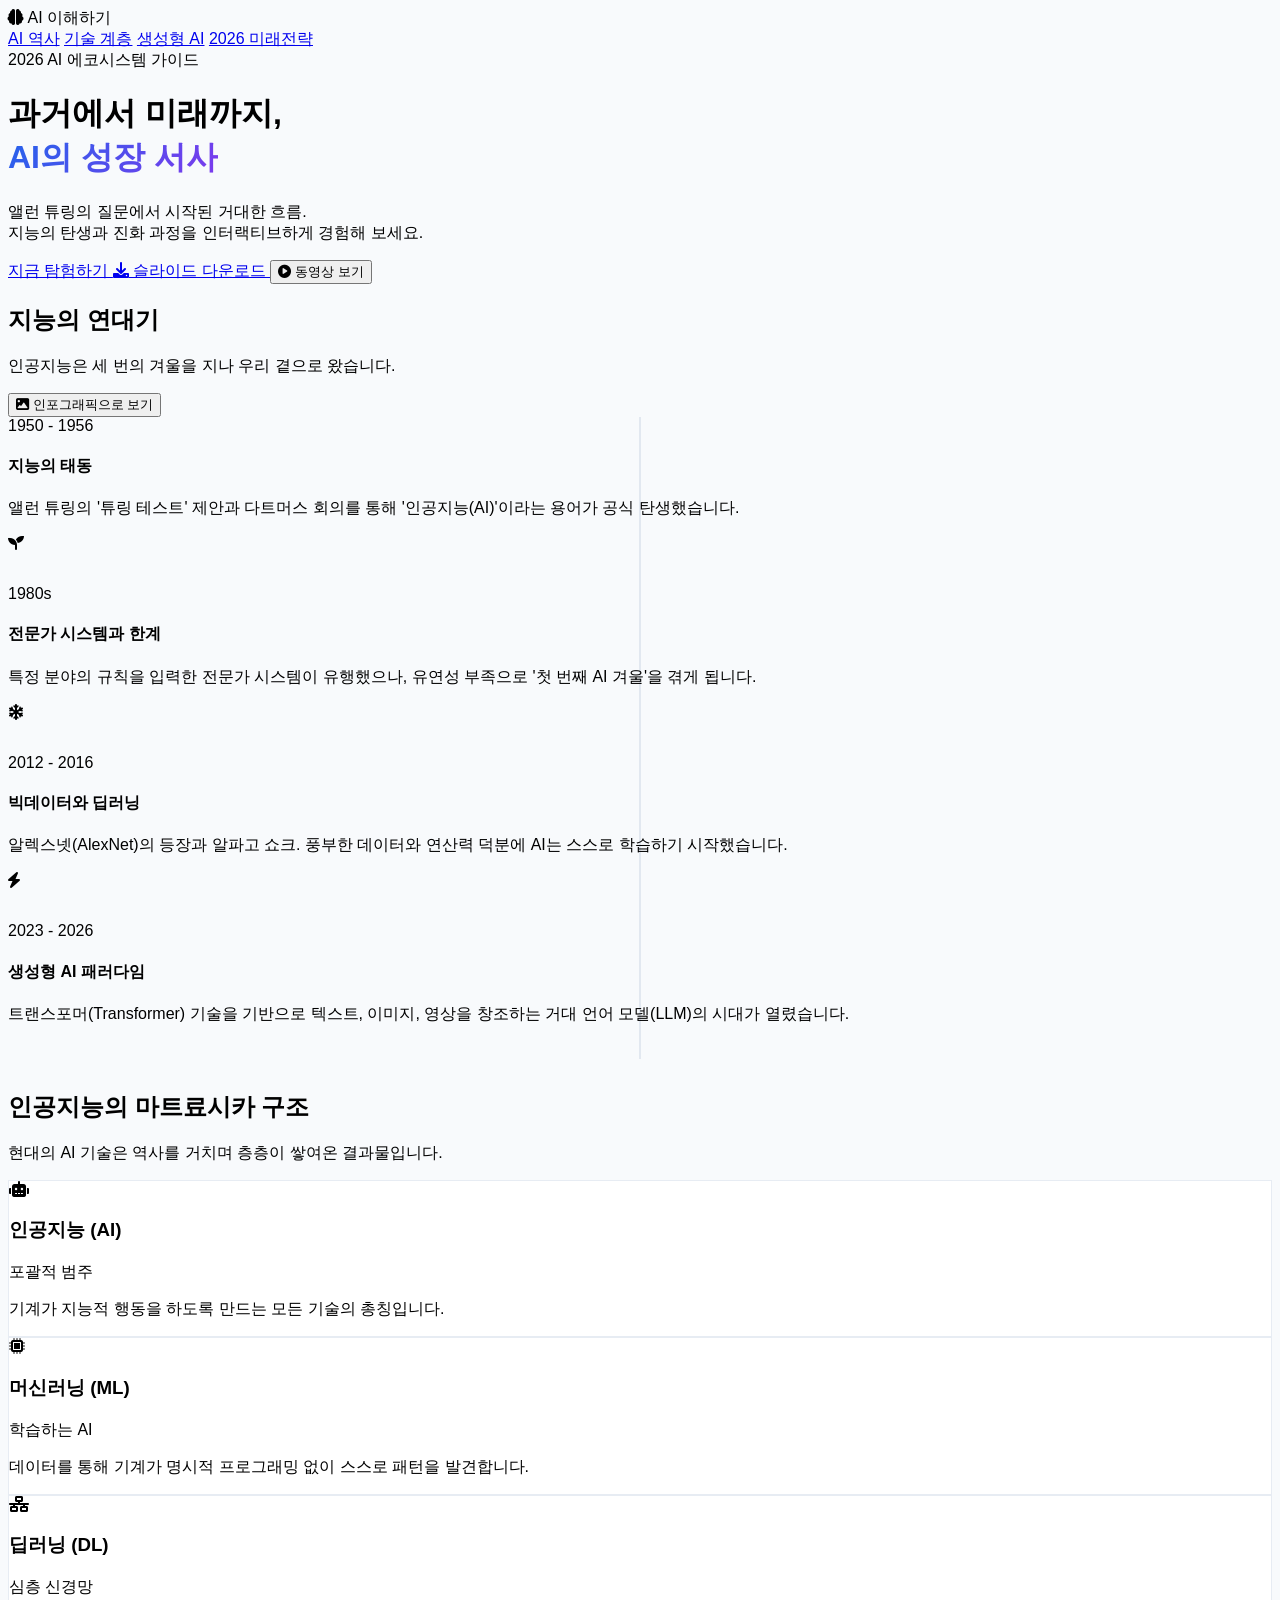
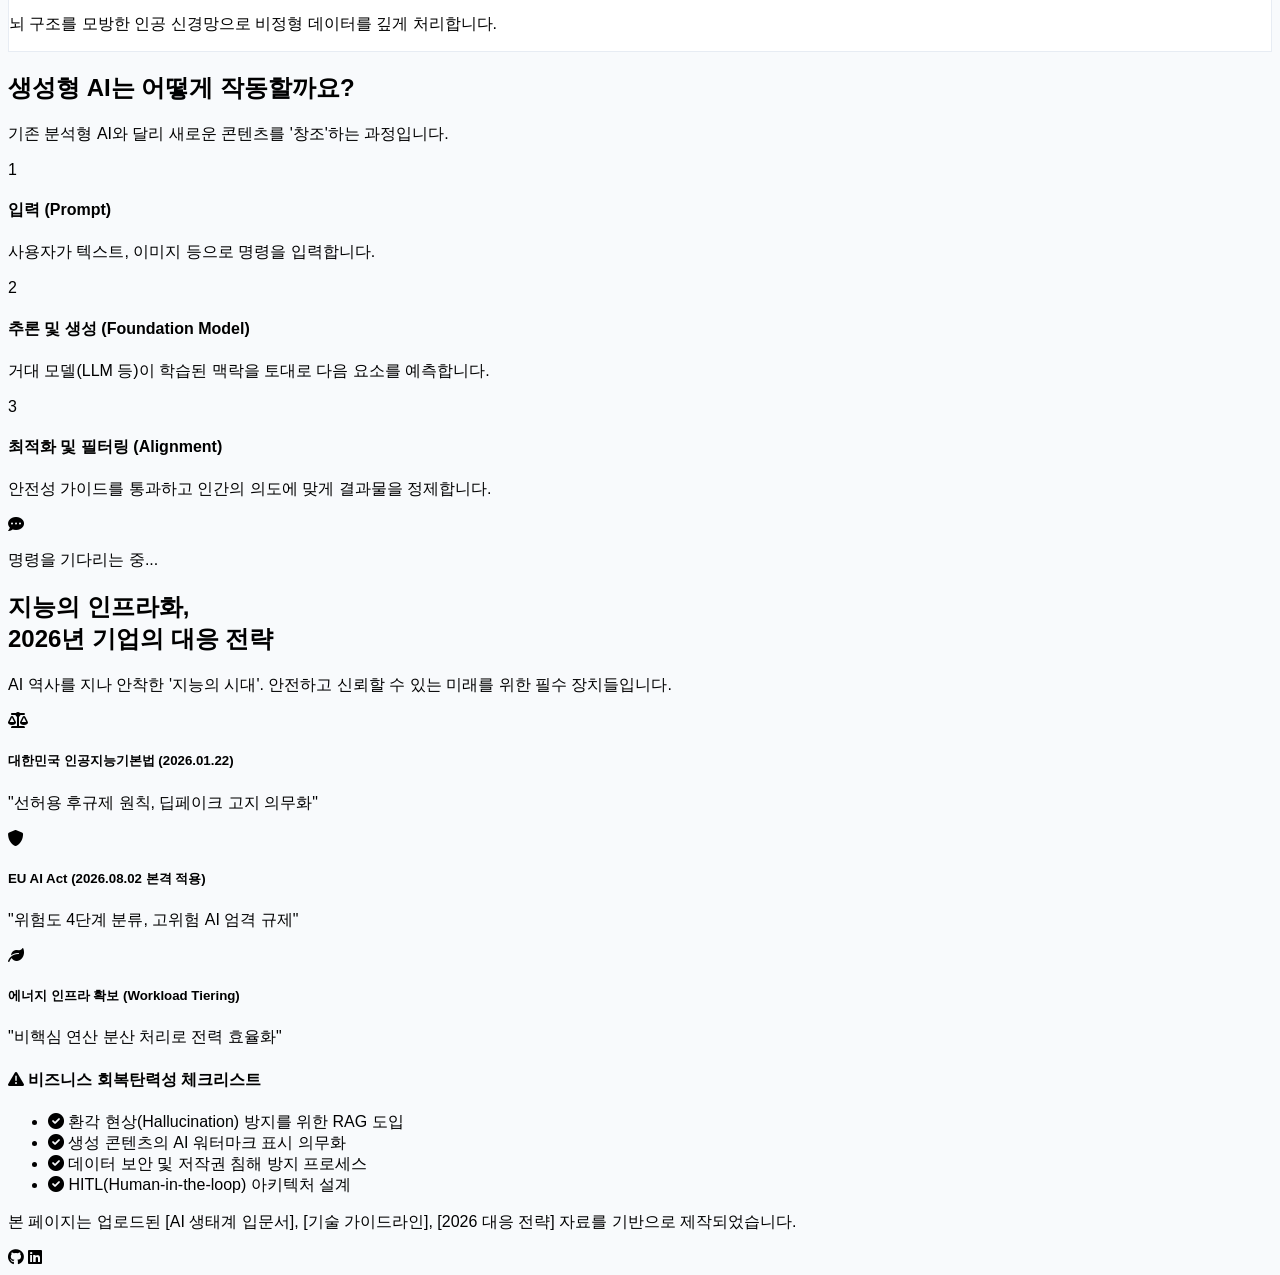
==== 02/index.html @ 9a841fcc "AI의 이해" ====
<!DOCTYPE html>
<html lang="ko">
<head>
    <meta charset="UTF-8">
    <meta name="viewport" content="width=device-width, initial-scale=1.0">
    <title>AI 이해: 누구나 쉽게 배우는 인공지능</title>
    <script src="https://cdn.tailwindcss.com"></script>
    <link href="https://cdnjs.cloudflare.com/ajax/libs/font-awesome/6.0.0/css/all.min.css" rel="stylesheet">
    <style>
        @import url('https://fonts.googleapis.com/css2?family=Pretendard:wght@400;600;800&display=swap');
        
        body {
            font-family: 'Pretendard', sans-serif;
            scroll-behavior: smooth;
            background-color: #f8fafc;
        }

        .glass-card {
            background: rgba(255, 255, 255, 0.9);
            backdrop-filter: blur(10px);
            border: 1px solid rgba(226, 232, 240, 0.8);
            transition: all 0.3s ease;
        }

        .nested-box {
            transition: transform 0.4s cubic-bezier(0.175, 0.885, 0.32, 1.275);
        }

        .nested-box:hover {
            transform: scale(1.02);
        }

        .gradient-text {
            background: linear-gradient(135deg, #2563eb, #7c3aed);
            -webkit-background-clip: text;
            -webkit-text-fill-color: transparent;
        }

        .step-active {
            border-color: #3b82f6;
            background-color: #eff6ff;
            color: #1d4ed8;
        }

        /* Timeline Styles */
        .timeline-container {
            position: relative;
        }
        .timeline-line {
            position: absolute;
            left: 50%;
            transform: translateX(-50%);
            width: 2px;
            height: 100%;
            background: #e2e8f0;
        }
        .timeline-item {
            position: relative;
            margin-bottom: 2rem;
            width: 100%;
        }

        /* Modal Styles */
        .custom-modal {
            display: none;
            opacity: 0;
            transition: opacity 0.3s ease;
        }
        .custom-modal.active {
            display: flex;
            opacity: 1;
        }
    </style>
</head>
<body class="text-slate-800">

    <!-- Navigation -->
    <nav class="sticky top-0 z-50 bg-white/80 backdrop-blur-md border-b border-slate-200">
        <div class="max-w-5xl mx-auto px-6 h-16 flex items-center justify-between">
            <div class="font-bold text-xl flex items-center gap-2">
                <i class="fas fa-brain text-blue-600"></i>
                <span>AI 이해하기</span>
            </div>
            <div class="hidden md:flex gap-8 text-sm font-medium text-slate-600">
                <a href="#history" class="hover:text-blue-600 transition">AI 역사</a>
                <a href="#hierarchy" class="hover:text-blue-600 transition">기술 계층</a>
                <a href="#generative" class="hover:text-blue-600 transition">생성형 AI</a>
                <a href="#future" class="hover:text-blue-600 transition">2026 미래전략</a>
            </div>
        </div>
    </nav>

    <!-- Hero Section -->
    <header class="py-20 px-6">
        <div class="max-w-4xl mx-auto text-center">
            <span class="inline-block px-4 py-1.5 mb-6 text-sm font-semibold text-blue-600 bg-blue-50 rounded-full">
                2026 AI 에코시스템 가이드
            </span>
            <h1 class="text-4xl md:text-6xl font-extrabold mb-8 leading-tight">
                과거에서 미래까지,<br><span class="gradient-text">AI의 성장 서사</span>
            </h1>
            <p class="text-lg text-slate-600 mb-10 leading-relaxed">
                앨런 튜링의 질문에서 시작된 거대한 흐름.<br class="hidden md:block"> 
                지능의 탄생과 진화 과정을 인터랙티브하게 경험해 보세요.
            </p>
            <div class="flex flex-wrap justify-center gap-4">
                <!-- 버튼 1: 지금 탐험하기 -->
                <a href="#history" class="px-8 py-3 bg-blue-600 text-white rounded-xl font-bold hover:bg-blue-700 transition shadow-lg shadow-blue-200">
                    지금 탐험하기
                </a>
                <!-- 버튼 2: 슬라이드 다운로드 -->
                <a href="2026_AI_Blueprint.pdf" download class="px-8 py-3 bg-white text-blue-600 border-2 border-blue-600 rounded-xl font-bold hover:bg-blue-50 transition shadow-sm flex items-center gap-2">
                    <i class="fas fa-download"></i>
                    슬라이드 다운로드
                </a>
                <!-- 버튼 3: 동영상 보기 추가 -->
                <button id="openVideoBtn" class="px-8 py-3 bg-slate-800 text-white rounded-xl font-bold hover:bg-slate-900 transition shadow-lg flex items-center gap-2">
                    <i class="fas fa-play-circle text-purple-400"></i>
                    동영상 보기
                </button>
            </div>
        </div>
    </header>

    <!-- 0. AI History Timeline -->
    <section id="history" class="py-24 bg-white">
        <div class="max-w-5xl mx-auto px-6">
            <div class="text-center mb-12">
                <h2 class="text-3xl font-bold mb-4">지능의 연대기</h2>
                <p class="text-slate-500 mb-8">인공지능은 세 번의 겨울을 지나 우리 곁으로 왔습니다.</p>
                
                <!-- 인포그래픽 버튼 -->
                <button id="openHistoryImg" class="inline-flex items-center gap-2 px-6 py-2.5 bg-slate-100 text-slate-700 rounded-full font-semibold hover:bg-blue-600 hover:text-white transition-all shadow-sm">
                    <i class="fas fa-image"></i>
                    인포그래픽으로 보기
                </button>
            </div>

            <div class="timeline-container">
                <div class="timeline-line hidden md:block"></div>
                
                <!-- 1950s -->
                <div class="timeline-item flex flex-col md:flex-row items-center gap-8">
                    <div class="md:w-1/2 md:text-right">
                        <span class="text-blue-600 font-bold text-lg">1950 - 1956</span>
                        <h4 class="text-xl font-bold mt-1">지능의 태동</h4>
                        <p class="text-slate-600 text-sm mt-2">앨런 튜링의 '튜링 테스트' 제안과 다트머스 회의를 통해 '인공지능(AI)'이라는 용어가 공식 탄생했습니다.</p>
                    </div>
                    <div class="w-12 h-12 rounded-full bg-blue-600 border-4 border-white shadow-md z-10 hidden md:flex items-center justify-center text-white">
                        <i class="fas fa-seedling"></i>
                    </div>
                    <div class="md:w-1/2"></div>
                </div>

                <!-- 1980s -->
                <div class="timeline-item flex flex-col md:flex-row-reverse items-center gap-8">
                    <div class="md:w-1/2">
                        <span class="text-purple-600 font-bold text-lg">1980s</span>
                        <h4 class="text-xl font-bold mt-1">전문가 시스템과 한계</h4>
                        <p class="text-slate-600 text-sm mt-2">특정 분야의 규칙을 입력한 전문가 시스템이 유행했으나, 유연성 부족으로 '첫 번째 AI 겨울'을 겪게 됩니다.</p>
                    </div>
                    <div class="w-12 h-12 rounded-full bg-purple-600 border-4 border-white shadow-md z-10 hidden md:flex items-center justify-center text-white">
                        <i class="fas fa-snowflake"></i>
                    </div>
                    <div class="md:w-1/2"></div>
                </div>

                <!-- 2010s -->
                <div class="timeline-item flex flex-col md:flex-row items-center gap-8">
                    <div class="md:w-1/2 md:text-right">
                        <span class="text-indigo-600 font-bold text-lg">2012 - 2016</span>
                        <h4 class="text-xl font-bold mt-1">빅데이터와 딥러닝</h4>
                        <p class="text-slate-600 text-sm mt-2">알렉스넷(AlexNet)의 등장과 알파고 쇼크. 풍부한 데이터와 연산력 덕분에 AI는 스스로 학습하기 시작했습니다.</p>
                    </div>
                    <div class="w-12 h-12 rounded-full bg-indigo-600 border-4 border-white shadow-md z-10 hidden md:flex items-center justify-center text-white">
                        <i class="fas fa-bolt"></i>
                    </div>
                    <div class="md:w-1/2"></div>
                </div>

                <!-- 2023 - Present -->
                <div class="timeline-item flex flex-col md:flex-row-reverse items-center gap-8">
                    <div class="md:w-1/2">
                        <span class="text-emerald-600 font-bold text-lg">2023 - 2026</span>
                        <h4 class="text-xl font-bold mt-1">생성형 AI 패러다임</h4>
                        <p class="text-slate-600 text-sm mt-2">트랜스포머(Transformer) 기술을 기반으로 텍스트, 이미지, 영상을 창조하는 거대 언어 모델(LLM)의 시대가 열렸습니다.</p>
                    </div>
                    <div class="w-12 h-12 rounded-full bg-emerald-600 border-4 border-white shadow-md z-10 hidden md:flex items-center justify-center text-white">
                        <i class="fas fa-sparkles"></i>
                    </div>
                    <div class="md:w-1/2"></div>
                </div>
            </div>
        </div>
    </section>

    <!-- 1. The Matryoshka Section -->
    <section id="hierarchy" class="py-24 bg-slate-50">
        <div class="max-w-5xl mx-auto px-6 text-center">
            <h2 class="text-3xl font-bold mb-4">인공지능의 마트료시카 구조</h2>
            <p class="text-slate-500 mb-16">현대의 AI 기술은 역사를 거치며 층층이 쌓여온 결과물입니다.</p>

            <div class="grid md:grid-cols-3 gap-8 items-stretch">
                <!-- AI -->
                <div class="nested-box glass-card p-8 rounded-3xl border-2 border-blue-100 flex flex-col items-center">
                    <div class="w-16 h-16 bg-blue-100 text-blue-600 rounded-2xl flex items-center justify-center text-2xl mb-6">
                        <i class="fas fa-robot"></i>
                    </div>
                    <h3 class="text-xl font-bold mb-2">인공지능 (AI)</h3>
                    <p class="text-sm text-slate-500 mb-4 font-medium uppercase tracking-wider">포괄적 범주</p>
                    <p class="text-slate-600 text-sm leading-relaxed">기계가 지능적 행동을 하도록 만드는 모든 기술의 총칭입니다.</p>
                </div>

                <!-- ML -->
                <div class="nested-box glass-card p-8 rounded-3xl border-2 border-purple-100 flex flex-col items-center relative md:top-6">
                    <div class="w-16 h-16 bg-purple-100 text-purple-600 rounded-2xl flex items-center justify-center text-2xl mb-6">
                        <i class="fas fa-microchip"></i>
                    </div>
                    <h3 class="text-xl font-bold mb-2">머신러닝 (ML)</h3>
                    <p class="text-sm text-purple-500 mb-4 font-medium uppercase tracking-wider">학습하는 AI</p>
                    <p class="text-slate-600 text-sm leading-relaxed">데이터를 통해 기계가 명시적 프로그래밍 없이 스스로 패턴을 발견합니다.</p>
                </div>

                <!-- DL -->
                <div class="nested-box glass-card p-8 rounded-3xl border-2 border-indigo-100 flex flex-col items-center relative md:top-12">
                    <div class="w-16 h-16 bg-indigo-100 text-indigo-600 rounded-2xl flex items-center justify-center text-2xl mb-6">
                        <i class="fas fa-network-wired"></i>
                    </div>
                    <h3 class="text-xl font-bold mb-2">딥러닝 (DL)</h3>
                    <p class="text-sm text-indigo-500 mb-4 font-medium uppercase tracking-wider">심층 신경망</p>
                    <p class="text-slate-600 text-sm leading-relaxed">뇌 구조를 모방한 인공 신경망으로 비정형 데이터를 깊게 처리합니다.</p>
                </div>
            </div>
        </div>
    </section>

    <!-- 2. Generative AI Mechanism -->
    <section id="generative" class="py-32 bg-white overflow-hidden">
        <div class="max-w-5xl mx-auto px-6">
            <div class="text-center mb-16">
                <h2 class="text-3xl font-bold mb-4">생성형 AI는 어떻게 작동할까요?</h2>
                <p class="text-slate-500">기존 분석형 AI와 달리 새로운 콘텐츠를 '창조'하는 과정입니다.</p>
            </div>

            <div class="flex flex-col md:flex-row gap-8 items-center justify-between">
                <!-- Interactive Steps -->
                <div class="w-full md:w-1/2 space-y-4">
                    <div class="p-6 bg-slate-50 rounded-2xl shadow-sm border border-slate-200 cursor-pointer step-btn" data-step="1">
                        <div class="flex items-start gap-4">
                            <span class="flex-shrink-0 w-8 h-8 rounded-full bg-blue-600 text-white flex items-center justify-center font-bold">1</span>
                            <div>
                                <h4 class="font-bold mb-1">입력 (Prompt)</h4>
                                <p class="text-sm text-slate-500">사용자가 텍스트, 이미지 등으로 명령을 입력합니다.</p>
                            </div>
                        </div>
                    </div>
                    <div class="p-6 bg-slate-50 rounded-2xl shadow-sm border border-slate-200 cursor-pointer step-btn" data-step="2">
                        <div class="flex items-start gap-4">
                            <span class="flex-shrink-0 w-8 h-8 rounded-full bg-slate-200 text-slate-600 flex items-center justify-center font-bold">2</span>
                            <div>
                                <h4 class="font-bold mb-1">추론 및 생성 (Foundation Model)</h4>
                                <p class="text-sm text-slate-500">거대 모델(LLM 등)이 학습된 맥락을 토대로 다음 요소를 예측합니다.</p>
                            </div>
                        </div>
                    </div>
                    <div class="p-6 bg-slate-50 rounded-2xl shadow-sm border border-slate-200 cursor-pointer step-btn" data-step="3">
                        <div class="flex items-start gap-4">
                            <span class="flex-shrink-0 w-8 h-8 rounded-full bg-slate-200 text-slate-600 flex items-center justify-center font-bold">3</span>
                            <div>
                                <h4 class="font-bold mb-1">최적화 및 필터링 (Alignment)</h4>
                                <p class="text-sm text-slate-500">안전성 가이드를 통과하고 인간의 의도에 맞게 결과물을 정제합니다.</p>
                            </div>
                        </div>
                    </div>
                </div>

                <!-- Visual Representation -->
                <div class="w-full md:w-1/3 flex justify-center">
                    <div id="visualizer" class="w-64 h-64 bg-white rounded-full border-4 border-blue-100 flex flex-col items-center justify-center text-center p-8 relative shadow-inner">
                        <div id="visual-icon" class="text-5xl text-blue-600 mb-4 transition-all duration-500">
                            <i class="fas fa-comment-dots"></i>
                        </div>
                        <p id="visual-desc" class="text-sm font-semibold text-slate-700">명령을 기다리는 중...</p>
                    </div>
                </div>
            </div>
        </div>
    </section>

    <!-- 3. 2026 Future Strategy & Regulations -->
    <section id="future" class="py-24 bg-slate-50">
        <div class="max-w-5xl mx-auto px-6">
            <div class="flex flex-col md:flex-row gap-12 items-center">
                <div class="w-full md:w-1/2">
                    <h2 class="text-3xl font-bold mb-6 leading-tight">지능의 인프라화,<br>2026년 기업의 대응 전략</h2>
                    <p class="text-slate-600 mb-8">AI 역사를 지나 안착한 '지능의 시대'. 안전하고 신뢰할 수 있는 미래를 위한 필수 장치들입니다.</p>
                    
                    <div class="space-y-6">
                        <div class="flex gap-4">
                            <div class="text-blue-600 mt-1"><i class="fas fa-balance-scale"></i></div>
                            <div>
                                <h5 class="font-bold">대한민국 인공지능기본법 (2026.01.22)</h5>
                                <p class="text-sm text-slate-500 italic mb-1">"선허용 후규제 원칙, 딥페이크 고지 의무화"</p>
                            </div>
                        </div>
                        <div class="flex gap-4">
                            <div class="text-red-500 mt-1"><i class="fas fa-shield-alt"></i></div>
                            <div>
                                <h5 class="font-bold">EU AI Act (2026.08.02 본격 적용)</h5>
                                <p class="text-sm text-slate-500 italic mb-1">"위험도 4단계 분류, 고위험 AI 엄격 규제"</p>
                            </div>
                        </div>
                        <div class="flex gap-4">
                            <div class="text-emerald-500 mt-1"><i class="fas fa-leaf"></i></div>
                            <div>
                                <h5 class="font-bold">에너지 인프라 확보 (Workload Tiering)</h5>
                                <p class="text-sm text-slate-500 italic mb-1">"비핵심 연산 분산 처리로 전력 효율화"</p>
                            </div>
                        </div>
                    </div>
                </div>
                <div class="w-full md:w-1/2 bg-white p-8 rounded-3xl border border-slate-200 shadow-sm">
                    <h4 class="font-bold mb-4 flex items-center gap-2">
                        <i class="fas fa-exclamation-triangle text-amber-500"></i>
                        비즈니스 회복탄력성 체크리스트
                    </h4>
                    <ul class="space-y-4">
                        <li class="flex items-center gap-3 text-sm p-3 bg-slate-50 rounded-xl shadow-sm">
                            <i class="fas fa-check-circle text-blue-500"></i>
                            환각 현상(Hallucination) 방지를 위한 RAG 도입
                        </li>
                        <li class="flex items-center gap-3 text-sm p-3 bg-slate-50 rounded-xl shadow-sm">
                            <i class="fas fa-check-circle text-blue-500"></i>
                            생성 콘텐츠의 AI 워터마크 표시 의무화
                        </li>
                        <li class="flex items-center gap-3 text-sm p-3 bg-slate-50 rounded-xl shadow-sm">
                            <i class="fas fa-check-circle text-blue-500"></i>
                            데이터 보안 및 저작권 침해 방지 프로세스
                        </li>
                        <li class="flex items-center gap-3 text-sm p-3 bg-slate-50 rounded-xl shadow-sm">
                            <i class="fas fa-check-circle text-blue-500"></i>
                            HITL(Human-in-the-loop) 아키텍처 설계
                        </li>
                    </ul>
                </div>
            </div>
        </div>
    </section>

    <!-- Modal for Infographic -->
    <div id="historyModal" class="fixed inset-0 z-50 hidden items-center justify-center bg-slate-900/80 backdrop-blur-sm p-6 custom-modal">
        <div class="relative max-w-5xl w-full bg-white rounded-3xl overflow-hidden shadow-2xl">
            <div class="p-4 border-b border-slate-100 flex justify-between items-center bg-white sticky top-0">
                <h3 class="font-bold text-lg text-slate-800">AI 역사 인포그래픽</h3>
                <button id="closeModal" class="w-10 h-10 rounded-full bg-slate-100 flex items-center justify-center text-slate-500 hover:bg-red-50 hover:text-red-500 transition-colors">
                    <i class="fas fa-times"></i>
                </button>
            </div>
            <div class="p-2 overflow-auto max-h-[80vh] bg-slate-50 flex justify-center items-center">
                <img src="AI_history.png" alt="AI 역사 인포그래픽" class="max-w-full h-auto rounded-lg shadow-sm" onerror="this.onerror=null; this.src='https://placehold.co/1200x800?text=AI+History+Infographic';">
            </div>
        </div>
    </div>

    <!-- Modal for Video -->
    <div id="videoModal" class="fixed inset-0 z-50 hidden items-center justify-center bg-slate-900/90 backdrop-blur-sm p-6 custom-modal">
        <div class="relative max-w-4xl w-full bg-black rounded-3xl overflow-hidden shadow-2xl">
            <div class="p-4 border-b border-white/10 flex justify-between items-center bg-zinc-900 text-white">
                <h3 class="font-bold text-lg">인공지능 2026 심층 분석 영상</h3>
                <button id="closeVideoModal" class="w-10 h-10 rounded-full bg-white/10 flex items-center justify-center hover:bg-red-500 transition-colors">
                    <i class="fas fa-times"></i>
                </button>
            </div>
            <div class="aspect-video bg-black flex items-center justify-center">
                <video id="mainVideo" controls class="w-full h-full">
                    <source src="인공지능__2026_심층_분석.mp4" type="video/mp4">
                    죄송합니다. 귀하의 브라우저는 비디오 태그를 지원하지 않습니다.
                </video>
            </div>
        </div>
    </div>

    <!-- Footer -->
    <footer class="py-12 bg-slate-900 text-slate-400 text-center">
        <div class="max-w-5xl mx-auto px-6">
            <p class="text-sm mb-4">본 페이지는 업로드된 [AI 생태계 입문서], [기술 가이드라인], [2026 대응 전략] 자료를 기반으로 제작되었습니다.</p>
            <div class="flex justify-center gap-6 text-xl">
                <i class="fab fa-github hover:text-white cursor-pointer transition"></i>
                <i class="fab fa-linkedin hover:text-white cursor-pointer transition"></i>
            </div>
        </div>
    </footer>

    <script>
        // Modal Logic (Infographic)
        const openBtn = document.getElementById('openHistoryImg');
        const closeBtn = document.getElementById('closeModal');
        const modal = document.getElementById('historyModal');

        openBtn.addEventListener('click', () => {
            modal.classList.remove('hidden');
            modal.classList.add('active');
            document.body.style.overflow = 'hidden';
        });

        const closeModalFunc = () => {
            modal.classList.remove('active');
            setTimeout(() => modal.classList.add('hidden'), 300);
            document.body.style.overflow = '';
        };

        closeBtn.addEventListener('click', closeModalFunc);
        modal.addEventListener('click', (e) => {
            if (e.target === modal) closeModalFunc();
        });

        // Video Modal Logic
        const openVideoBtn = document.getElementById('openVideoBtn');
        const closeVideoBtn = document.getElementById('closeVideoModal');
        const videoModal = document.getElementById('videoModal');
        const mainVideo = document.getElementById('mainVideo');

        openVideoBtn.addEventListener('click', () => {
            videoModal.classList.remove('hidden');
            videoModal.classList.add('active');
            document.body.style.overflow = 'hidden';
            mainVideo.play();
        });

        const closeVideoModalFunc = () => {
            videoModal.classList.remove('active');
            mainVideo.pause();
            setTimeout(() => videoModal.classList.add('hidden'), 300);
            document.body.style.overflow = '';
        };

        closeVideoBtn.addEventListener('click', closeVideoModalFunc);
        videoModal.addEventListener('click', (e) => {
            if (e.target === videoModal) closeVideoModalFunc();
        });

        // Interactive Mechanism Visualizer
        const stepBtns = document.querySelectorAll('.step-btn');
        const visualIcon = document.getElementById('visual-icon');
        const visualDesc = document.getElementById('visual-desc');

        const stepData = {
            "1": {
                icon: '<i class="fas fa-keyboard"></i>',
                desc: "사용자의 질문이<br>데이터로 변환됩니다.",
                color: "#2563eb"
            },
            "2": {
                icon: '<i class="fas fa-magic"></i>',
                desc: "모델이 확률적으로<br>답변을 생성합니다.",
                color: "#7c3aed"
            },
            "3": {
                icon: '<i class="fas fa-user-check"></i>',
                desc: "검증을 통해 최적의<br>결과가 출력됩니다.",
                color: "#10b981"
            }
        };

        stepBtns.forEach(btn => {
            btn.addEventListener('click', () => {
                const step = btn.getAttribute('data-step');
                stepBtns.forEach(b => {
                    b.classList.remove('step-active');
                    b.classList.replace('bg-white', 'bg-slate-50');
                    const num = b.querySelector('span');
                    num.classList.replace('bg-blue-600', 'bg-slate-200');
                    num.classList.replace('text-white', 'text-slate-600');
                });
                btn.classList.add('step-active');
                btn.classList.replace('bg-slate-50', 'bg-white');
                const num = btn.querySelector('span');
                num.classList.replace('bg-slate-200', 'bg-blue-600');
                num.classList.replace('text-slate-600', 'text-white');
                visualIcon.style.opacity = '0';
                visualIcon.style.transform = 'scale(0.5) rotate(-20deg)';
                setTimeout(() => {
                    visualIcon.innerHTML = stepData[step].icon;
                    visualDesc.innerHTML = stepData[step].desc;
                    visualIcon.style.color = stepData[step].color;
                    visualIcon.style.opacity = '1';
                    visualIcon.style.transform = 'scale(1) rotate(0deg)';
                }, 300);
            });
        });

        window.addEventListener('scroll', () => {
            const sections = document.querySelectorAll('section');
            const navLinks = document.querySelectorAll('nav a');
            let current = "";
            sections.forEach(section => {
                const sectionTop = section.offsetTop;
                if (pageYOffset >= sectionTop - 100) {
                    current = section.getAttribute('id');
                }
            });
            navLinks.forEach(link => {
                link.classList.remove('text-blue-600');
                if (link.getAttribute('href').includes(current)) {
                    link.classList.add('text-blue-600');
                }
            });
        });
    </script>
</body>
</html>
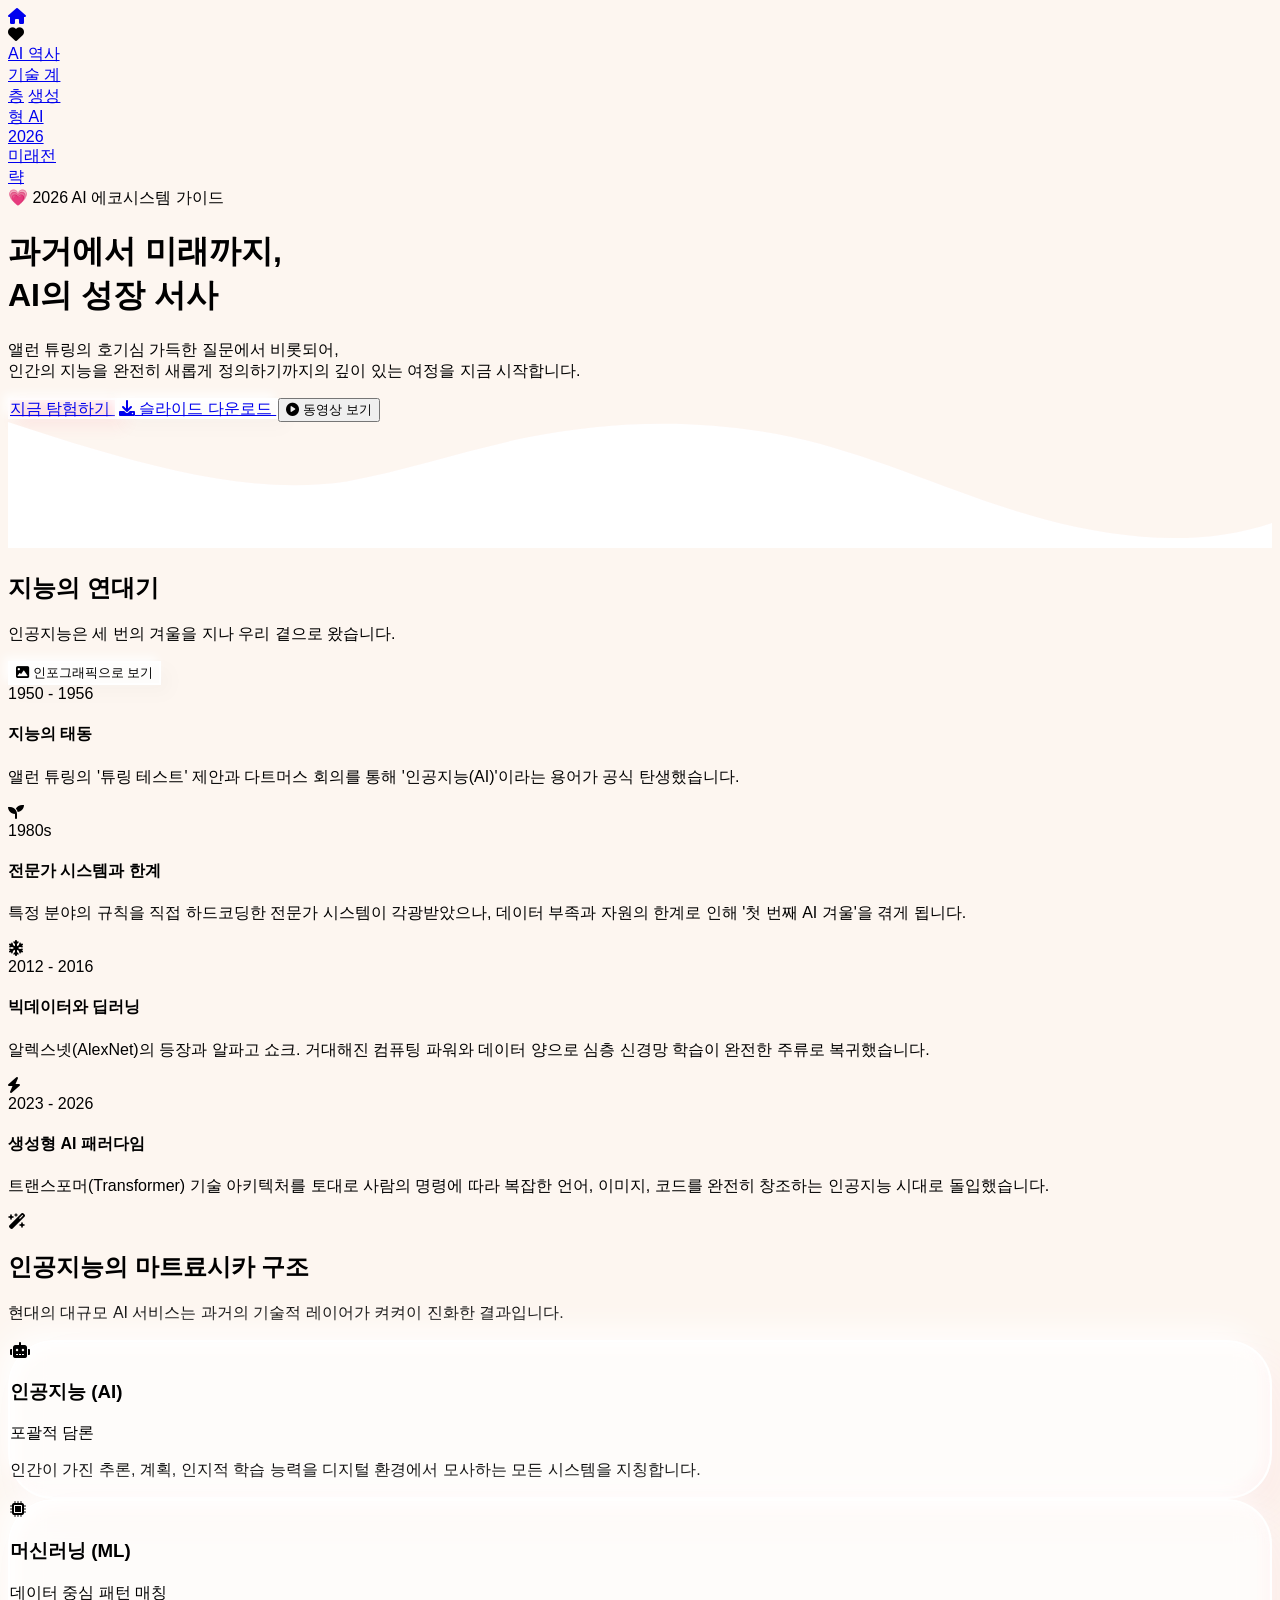
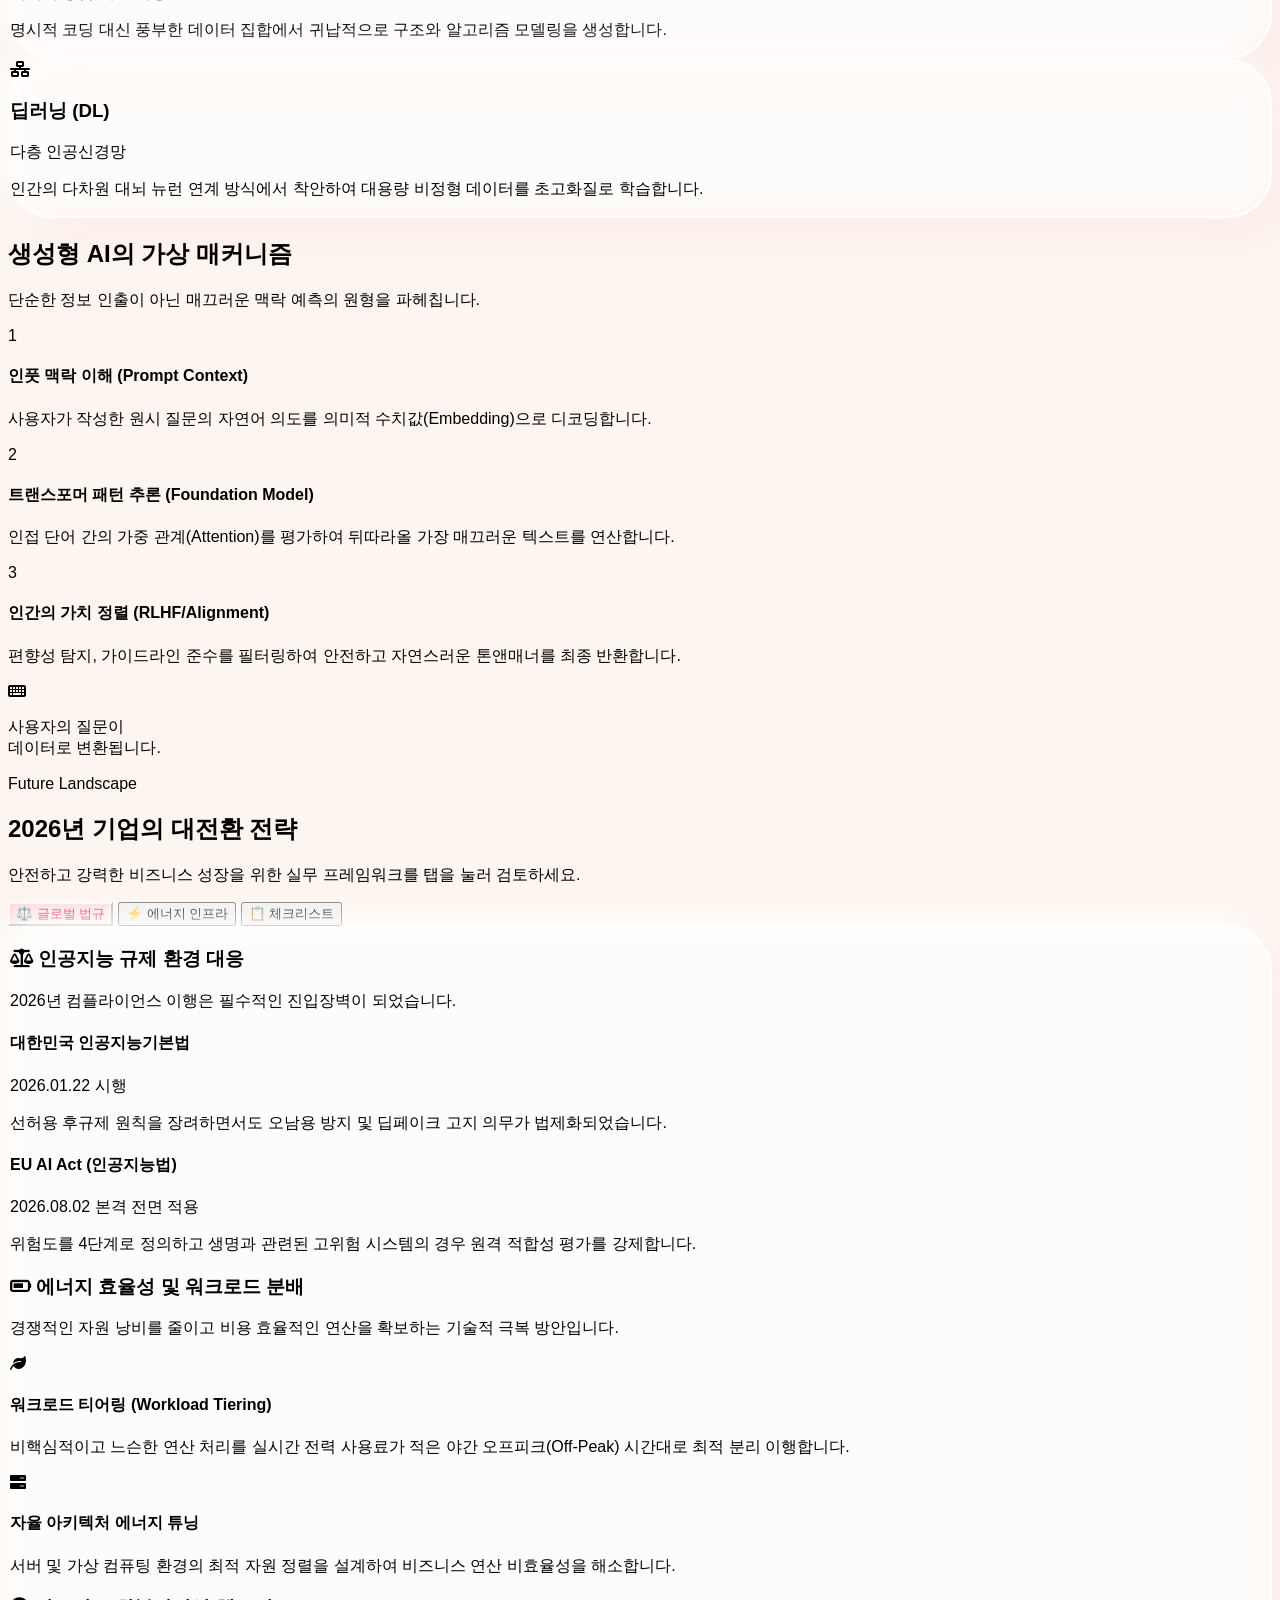
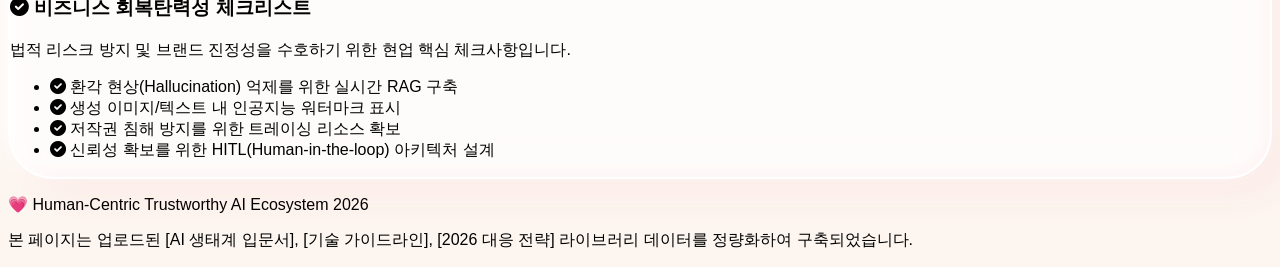
==== commit 665bace6: "Update index.html" ====
--- a/02/index.html
+++ b/02/index.html
@@ -7,64 +7,123 @@
     <script src="https://cdn.tailwindcss.com"></script>
     <link href="https://cdnjs.cloudflare.com/ajax/libs/font-awesome/6.0.0/css/all.min.css" rel="stylesheet">
     <style>
-        @import url('https://fonts.googleapis.com/css2?family=Pretendard:wght@400;600;800&display=swap');
+        @import url('https://fonts.googleapis.com/css2?family=Pretendard:wght@400;600;700;800&display=swap');
         
         body {
             font-family: 'Pretendard', sans-serif;
             scroll-behavior: smooth;
-            background-color: #f8fafc;
-        }
-
-        .glass-card {
-            background: rgba(255, 255, 255, 0.9);
-            backdrop-filter: blur(10px);
-            border: 1px solid rgba(226, 232, 240, 0.8);
+            background-color: #FDF6F0;
+            overflow-x: hidden;
+        }
+
+        /* Floating Cloud Background Animation */
+        .bg-circle-1 {
+            animation: floatCircle1 25s infinite alternate ease-in-out;
+        }
+        .bg-circle-2 {
+            animation: floatCircle2 30s infinite alternate ease-in-out;
+        }
+        .bg-circle-3 {
+            animation: floatCircle3 20s infinite alternate ease-in-out;
+        }
+
+        @keyframes floatCircle1 {
+            0% { transform: translate(0px, 0px) scale(1); }
+            100% { transform: translate(100px, 80px) scale(1.2); }
+        }
+        @keyframes floatCircle2 {
+            0% { transform: translate(0px, 0px) scale(1.1); }
+            100% { transform: translate(-120px, -50px) scale(0.9); }
+        }
+        @keyframes floatCircle3 {
+            0% { transform: translate(0px, 0px) scale(0.9); }
+            100% { transform: translate(80px, -90px) scale(1.15); }
+        }
+
+        /* Claymorphism Card */
+        .clay-card {
+            background: rgba(255, 255, 255, 0.65);
+            border: 2px solid rgba(255, 255, 255, 0.85);
+            border-radius: 45px;
+            box-shadow: 
+                20px 20px 40px rgba(244, 63, 94, 0.05), 
+                -10px -10px 30px rgba(255, 255, 255, 0.9),
+                inset 6px 6px 12px rgba(255, 255, 255, 0.8),
+                inset -6px -6px 12px rgba(244, 63, 94, 0.03);
+            backdrop-filter: blur(16px);
+            transition: all 0.5s cubic-bezier(0.175, 0.885, 0.32, 1.15);
+        }
+
+        .clay-card:hover {
+            transform: translateY(-10px) scale(1.01);
+            box-shadow: 
+                30px 30px 50px rgba(244, 63, 94, 0.09), 
+                -15px -15px 40px rgba(255, 255, 255, 1);
+        }
+
+        /* Claymorphism Soft Pill buttons */
+        .clay-btn-primary {
+            background: #FFE4E6;
+            border: 2px solid rgba(255, 255, 255, 0.9);
+            box-shadow: 
+                8px 8px 16px rgba(244, 63, 94, 0.08), 
+                -4px -4px 10px rgba(255, 255, 255, 0.9),
+                inset 3px 3px 6px rgba(255, 255, 255, 0.6),
+                inset -3px -3px 6px rgba(244, 63, 94, 0.04);
+            transition: all 0.3s cubic-bezier(0.175, 0.885, 0.32, 1.1);
+        }
+        .clay-btn-primary:hover {
+            transform: translateY(-3px);
+            background: #FFD1D6;
+            box-shadow: 
+                12px 12px 20px rgba(244, 63, 94, 0.12), 
+                -6px -6px 12px rgba(255, 255, 255, 1);
+        }
+
+        .clay-btn-secondary {
+            background: rgba(255, 255, 255, 0.8);
+            border: 2px solid rgba(255, 255, 255, 0.9);
+            box-shadow: 
+                8px 8px 16px rgba(120, 120, 120, 0.04), 
+                -4px -4px 10px rgba(255, 255, 255, 0.9),
+                inset 3px 3px 6px rgba(255, 255, 255, 0.7);
             transition: all 0.3s ease;
         }
-
-        .nested-box {
-            transition: transform 0.4s cubic-bezier(0.175, 0.885, 0.32, 1.275);
-        }
-
-        .nested-box:hover {
-            transform: scale(1.02);
-        }
-
-        .gradient-text {
-            background: linear-gradient(135deg, #2563eb, #7c3aed);
-            -webkit-background-clip: text;
-            -webkit-text-fill-color: transparent;
-        }
-
-        .step-active {
-            border-color: #3b82f6;
-            background-color: #eff6ff;
-            color: #1d4ed8;
-        }
-
-        /* Timeline Styles */
-        .timeline-container {
-            position: relative;
-        }
-        .timeline-line {
-            position: absolute;
-            left: 50%;
-            transform: translateX(-50%);
-            width: 2px;
-            height: 100%;
-            background: #e2e8f0;
-        }
-        .timeline-item {
-            position: relative;
-            margin-bottom: 2rem;
-            width: 100%;
-        }
-
-        /* Modal Styles */
+        .clay-btn-secondary:hover {
+            transform: translateY(-3px);
+            background: #fff;
+            box-shadow: 
+                12px 12px 20px rgba(120, 120, 120, 0.06), 
+                -6px -6px 12px rgba(255, 255, 255, 1);
+        }
+
+        /* Glassmorphism Navigation with hover expansion */
+        .glass-nav-container {
+            width: 56px;
+            transition: width 0.6s cubic-bezier(0.175, 0.885, 0.32, 1.2);
+        }
+        .glass-nav-container:hover {
+            width: 440px;
+        }
+
+        /* Soft Active Pill in Tabs */
+        .tab-btn {
+            transition: all 0.3s cubic-bezier(0.175, 0.885, 0.32, 1.1);
+        }
+        .tab-btn.active {
+            background-color: #FFE4E6;
+            color: #E11D48;
+            border-color: rgba(255, 255, 255, 0.8);
+            box-shadow: 
+                inset 2px 2px 5px rgba(244, 63, 94, 0.1),
+                inset -2px -2px 5px rgba(255, 255, 255, 0.8);
+        }
+
+        /* Custom Modal display with smooth blur fade */
         .custom-modal {
             display: none;
             opacity: 0;
-            transition: opacity 0.3s ease;
+            transition: opacity 0.4s ease, backdrop-filter 0.4s ease;
         }
         .custom-modal.active {
             display: flex;
@@ -72,81 +131,109 @@
         }
     </style>
 </head>
-<body class="text-slate-800">
-
-    <!-- Navigation -->
-    <nav class="sticky top-0 z-50 bg-white/80 backdrop-blur-md border-b border-slate-200">
-        <div class="max-w-5xl mx-auto px-6 h-16 flex items-center justify-between">
-            <div class="font-bold text-xl flex items-center gap-2">
-                <i class="fas fa-brain text-blue-600"></i>
-                <span>AI 이해하기</span>
-            </div>
-            <div class="hidden md:flex gap-8 text-sm font-medium text-slate-600">
-                <a href="#history" class="hover:text-blue-600 transition">AI 역사</a>
-                <a href="#hierarchy" class="hover:text-blue-600 transition">기술 계층</a>
-                <a href="#generative" class="hover:text-blue-600 transition">생성형 AI</a>
-                <a href="#future" class="hover:text-blue-600 transition">2026 미래전략</a>
+<body class="text-stone-800 antialiased relative min-h-screen">
+
+    <!-- Ambient Animated Background Circle Clouds -->
+    <div class="fixed inset-0 z-0 pointer-events-none overflow-hidden">
+        <div class="bg-circle-1 absolute -top-20 -left-20 w-96 h-96 rounded-full bg-pink-200/40 filter blur-[100px]"></div>
+        <div class="bg-circle-2 absolute top-1/3 -right-20 w-[450px] h-[450px] rounded-full bg-rose-100/50 filter blur-[120px]"></div>
+        <div class="bg-circle-3 absolute -bottom-20 left-1/4 w-[500px] h-[500px] rounded-full bg-amber-100/40 filter blur-[130px]"></div>
+    </div>
+
+    <!-- [NEW] 상단 왼쪽 고정 홈 버튼 (Glassmorphism + Clay) -->
+    <div class="fixed top-6 left-6 z-50">
+        <a href="../index.html" class="w-14 h-14 bg-white/60 backdrop-blur-md rounded-full border border-white/80 shadow-[0_12px_35px_rgba(244,63,94,0.06)] hover:bg-rose-100/80 hover:scale-105 active:scale-95 transition-all flex items-center justify-center text-rose-500" title="홈으로 이동">
+            <i class="fas fa-home text-lg"></i>
+        </a>
+    </div>
+
+    <!-- 3. Pill-Shape Interactive Navigation Bar -->
+    <nav class="fixed top-6 left-1/2 -translate-x-1/2 z-50">
+        <div class="glass-nav-container group h-14 bg-white/60 backdrop-blur-md rounded-full border border-white/80 shadow-[0_12px_35px_rgba(244,63,94,0.06)] flex items-center gap-2 overflow-hidden px-3">
+            <!-- Heart icon (always visible) -->
+            <div class="w-8 h-8 rounded-full bg-rose-100 flex items-center justify-center text-rose-500 flex-shrink-0">
+                <i class="fas fa-heart animate-pulse"></i>
+            </div>
+            <!-- Interactive hidden-till-hover menu contents -->
+            <div class="flex items-center gap-5 opacity-0 pointer-events-none group-hover:opacity-100 group-hover:pointer-events-auto transition-all duration-500 whitespace-nowrap pl-2 text-stone-600 font-semibold text-sm">
+                <a href="#history" class="hover:text-rose-500 transition-colors py-1">AI 역사</a>
+                <a href="#hierarchy" class="hover:text-rose-500 transition-colors py-1">기술 계층</a>
+                <a href="#generative" class="hover:text-rose-500 transition-colors py-1">생성형 AI</a>
+                <a href="#future" class="hover:text-rose-500 transition-colors py-1">2026 미래전략</a>
             </div>
         </div>
     </nav>
 
     <!-- Hero Section -->
-    <header class="py-20 px-6">
-        <div class="max-w-4xl mx-auto text-center">
-            <span class="inline-block px-4 py-1.5 mb-6 text-sm font-semibold text-blue-600 bg-blue-50 rounded-full">
-                2026 AI 에코시스템 가이드
+    <header class="relative pt-32 pb-16 px-6 z-10 text-center">
+        <div class="max-w-4xl mx-auto">
+            <span class="inline-block px-4 py-1.5 mb-6 text-xs font-bold text-rose-500 bg-white/70 backdrop-blur-sm border border-rose-100 rounded-full shadow-[inset_1px_1px_3px_rgba(255,255,255,1)]">
+                💗 2026 AI 에코시스템 가이드
             </span>
-            <h1 class="text-4xl md:text-6xl font-extrabold mb-8 leading-tight">
-                과거에서 미래까지,<br><span class="gradient-text">AI의 성장 서사</span>
+            <h1 class="text-4xl md:text-6xl font-extrabold mb-8 leading-tight tracking-tight text-stone-900">
+                과거에서 미래까지,<br>
+                <span class="bg-gradient-to-r from-rose-500 to-amber-500 bg-clip-text text-transparent">AI의 성장 서사</span>
             </h1>
-            <p class="text-lg text-slate-600 mb-10 leading-relaxed">
-                앨런 튜링의 질문에서 시작된 거대한 흐름.<br class="hidden md:block"> 
-                지능의 탄생과 진화 과정을 인터랙티브하게 경험해 보세요.
+            <p class="text-base md:text-lg text-stone-600 mb-10 leading-relaxed max-w-2xl mx-auto font-medium">
+                앨런 튜링의 호기심 가득한 질문에서 비롯되어,<br>
+                인간의 지능을 완전히 새롭게 정의하기까지의 깊이 있는 여정을 지금 시작합니다.
             </p>
+            
             <div class="flex flex-wrap justify-center gap-4">
-                <!-- 버튼 1: 지금 탐험하기 -->
-                <a href="#history" class="px-8 py-3 bg-blue-600 text-white rounded-xl font-bold hover:bg-blue-700 transition shadow-lg shadow-blue-200">
+                <!-- 지금 탐험하기 -->
+                <a href="#history" class="clay-btn-primary px-8 py-3.5 text-rose-700 font-bold rounded-full">
                     지금 탐험하기
                 </a>
-                <!-- 버튼 2: 슬라이드 다운로드 -->
-                <a href="2026_AI_Blueprint.pdf" download class="px-8 py-3 bg-white text-blue-600 border-2 border-blue-600 rounded-xl font-bold hover:bg-blue-50 transition shadow-sm flex items-center gap-2">
-                    <i class="fas fa-download"></i>
+                <!-- 슬라이드 다운로드 -->
+                <a href="2026_AI_Blueprint.pdf" download class="clay-btn-secondary px-8 py-3.5 text-stone-700 font-bold rounded-full flex items-center gap-2">
+                    <i class="fas fa-download text-rose-400"></i>
                     슬라이드 다운로드
                 </a>
-                <!-- 버튼 3: 동영상 보기 추가 -->
-                <button id="openVideoBtn" class="px-8 py-3 bg-slate-800 text-white rounded-xl font-bold hover:bg-slate-900 transition shadow-lg flex items-center gap-2">
-                    <i class="fas fa-play-circle text-purple-400"></i>
+                <!-- 동영상 보기 -->
+                <button id="openVideoBtn" class="px-8 py-3.5 bg-stone-800 text-stone-100 hover:bg-stone-900 transition-all font-bold rounded-full shadow-lg hover:shadow-xl flex items-center gap-2">
+                    <i class="fas fa-play-circle text-rose-300"></i>
                     동영상 보기
                 </button>
             </div>
         </div>
     </header>
 
-    <!-- 0. AI History Timeline -->
-    <section id="history" class="py-24 bg-white">
+    <!-- 1. 타이틀과 본문 영역의 확실한 경계를 짓는 클레이 스타일의 웨이브 디바이더 -->
+    <div class="relative w-full overflow-hidden leading-[0] z-10 select-none pointer-events-none">
+        <svg class="relative block w-full h-[60px]" data-name="Layer 1" xmlns="http://www.w3.org/2000/svg" viewBox="0 0 1200 120" preserveAspectRatio="none">
+            <!-- 부드러운 핑크빛의 입체감 있는 이중 서브 구분 층 -->
+            <path d="M321.39,56.44c58-10.79,114.16-30.13,172-41.86,82.39-16.72,168.19-17.73,250.45-.39C823.78,31,906.67,72,985.66,92.83c70.05,18.48,146.53,26.09,214.34,3V120H0V0C26.9,8.75,55.05,18,83.14,26.1,162,49,242.48,68.11,321.39,56.44Z" fill="#FFE4E6" opacity="0.3"></path>
+            <!-- 주 경계 웨이브 선 (배경인 아이보리에서 타임라인 영역의 산뜻하고 깨끗한 화이트 무드로 변환) -->
+            <path d="M985.66,92.83C906.67,72,823.78,31,743.84,14.19c-82.26-17.34-168.06-16.33-250.45.39-57.84,11.73-114,31.07-172,41.86C242.48,68.11,162,49,83.14,26.1,55.05,18,26.9,8.75,0,0V120H1200V95.83C1132.19,118.92,1055.71,111.31,985.66,92.83Z" fill="#FFFFFF"></path>
+        </svg>
+    </div>
+
+    <!-- 0. AI History Timeline (배경을 깨끗한 화이트로 감싸며 뚜렷한 경계 공간을 확립) -->
+    <section id="history" class="relative py-24 z-10 bg-white">
         <div class="max-w-5xl mx-auto px-6">
-            <div class="text-center mb-12">
-                <h2 class="text-3xl font-bold mb-4">지능의 연대기</h2>
-                <p class="text-slate-500 mb-8">인공지능은 세 번의 겨울을 지나 우리 곁으로 왔습니다.</p>
+            <div class="text-center mb-16">
+                <h2 class="text-3xl md:text-4xl font-extrabold mb-4 text-stone-950">지능의 연대기</h2>
+                <p class="text-stone-500 font-semibold mb-8">인공지능은 세 번의 겨울을 지나 우리 곁으로 왔습니다.</p>
                 
-                <!-- 인포그래픽 버튼 -->
-                <button id="openHistoryImg" class="inline-flex items-center gap-2 px-6 py-2.5 bg-slate-100 text-slate-700 rounded-full font-semibold hover:bg-blue-600 hover:text-white transition-all shadow-sm">
-                    <i class="fas fa-image"></i>
+                <!-- 인포그래픽 버튼 (Clay Style) -->
+                <button id="openHistoryImg" class="clay-btn-secondary inline-flex items-center gap-2 px-6 py-3 text-stone-700 rounded-full font-bold">
+                    <i class="fas fa-image text-rose-400"></i>
                     인포그래픽으로 보기
                 </button>
             </div>
 
+            <!-- Timeline -->
             <div class="timeline-container">
-                <div class="timeline-line hidden md:block"></div>
+                <div class="timeline-line hidden md:block bg-rose-200/60 w-[2px]"></div>
                 
                 <!-- 1950s -->
                 <div class="timeline-item flex flex-col md:flex-row items-center gap-8">
                     <div class="md:w-1/2 md:text-right">
-                        <span class="text-blue-600 font-bold text-lg">1950 - 1956</span>
-                        <h4 class="text-xl font-bold mt-1">지능의 태동</h4>
-                        <p class="text-slate-600 text-sm mt-2">앨런 튜링의 '튜링 테스트' 제안과 다트머스 회의를 통해 '인공지능(AI)'이라는 용어가 공식 탄생했습니다.</p>
-                    </div>
-                    <div class="w-12 h-12 rounded-full bg-blue-600 border-4 border-white shadow-md z-10 hidden md:flex items-center justify-center text-white">
+                        <span class="text-rose-500 font-extrabold text-lg">1950 - 1956</span>
+                        <h4 class="text-xl font-bold mt-1 text-stone-900">지능의 태동</h4>
+                        <p class="text-stone-600 text-sm mt-2 leading-relaxed">앨런 튜링의 '튜링 테스트' 제안과 다트머스 회의를 통해 '인공지능(AI)'이라는 용어가 공식 탄생했습니다.</p>
+                    </div>
+                    <div class="w-12 h-12 rounded-full bg-rose-200 border-4 border-white shadow-md z-10 hidden md:flex items-center justify-center text-rose-600">
                         <i class="fas fa-seedling"></i>
                     </div>
                     <div class="md:w-1/2"></div>
@@ -155,11 +242,11 @@
                 <!-- 1980s -->
                 <div class="timeline-item flex flex-col md:flex-row-reverse items-center gap-8">
                     <div class="md:w-1/2">
-                        <span class="text-purple-600 font-bold text-lg">1980s</span>
-                        <h4 class="text-xl font-bold mt-1">전문가 시스템과 한계</h4>
-                        <p class="text-slate-600 text-sm mt-2">특정 분야의 규칙을 입력한 전문가 시스템이 유행했으나, 유연성 부족으로 '첫 번째 AI 겨울'을 겪게 됩니다.</p>
-                    </div>
-                    <div class="w-12 h-12 rounded-full bg-purple-600 border-4 border-white shadow-md z-10 hidden md:flex items-center justify-center text-white">
+                        <span class="text-amber-500 font-extrabold text-lg">1980s</span>
+                        <h4 class="text-xl font-bold mt-1 text-stone-900">전문가 시스템과 한계</h4>
+                        <p class="text-stone-600 text-sm mt-2 leading-relaxed">특정 분야의 규칙을 직접 하드코딩한 전문가 시스템이 각광받았으나, 데이터 부족과 자원의 한계로 인해 '첫 번째 AI 겨울'을 겪게 됩니다.</p>
+                    </div>
+                    <div class="w-12 h-12 rounded-full bg-amber-100 border-4 border-white shadow-md z-10 hidden md:flex items-center justify-center text-amber-600">
                         <i class="fas fa-snowflake"></i>
                     </div>
                     <div class="md:w-1/2"></div>
@@ -168,11 +255,11 @@
                 <!-- 2010s -->
                 <div class="timeline-item flex flex-col md:flex-row items-center gap-8">
                     <div class="md:w-1/2 md:text-right">
-                        <span class="text-indigo-600 font-bold text-lg">2012 - 2016</span>
-                        <h4 class="text-xl font-bold mt-1">빅데이터와 딥러닝</h4>
-                        <p class="text-slate-600 text-sm mt-2">알렉스넷(AlexNet)의 등장과 알파고 쇼크. 풍부한 데이터와 연산력 덕분에 AI는 스스로 학습하기 시작했습니다.</p>
-                    </div>
-                    <div class="w-12 h-12 rounded-full bg-indigo-600 border-4 border-white shadow-md z-10 hidden md:flex items-center justify-center text-white">
+                        <span class="text-rose-500 font-extrabold text-lg">2012 - 2016</span>
+                        <h4 class="text-xl font-bold mt-1 text-stone-900">빅데이터와 딥러닝</h4>
+                        <p class="text-stone-600 text-sm mt-2 leading-relaxed">알렉스넷(AlexNet)의 등장과 알파고 쇼크. 거대해진 컴퓨팅 파워와 데이터 양으로 심층 신경망 학습이 완전한 주류로 복귀했습니다.</p>
+                    </div>
+                    <div class="w-12 h-12 rounded-full bg-rose-200 border-4 border-white shadow-md z-10 hidden md:flex items-center justify-center text-rose-600">
                         <i class="fas fa-bolt"></i>
                     </div>
                     <div class="md:w-1/2"></div>
@@ -181,12 +268,12 @@
                 <!-- 2023 - Present -->
                 <div class="timeline-item flex flex-col md:flex-row-reverse items-center gap-8">
                     <div class="md:w-1/2">
-                        <span class="text-emerald-600 font-bold text-lg">2023 - 2026</span>
-                        <h4 class="text-xl font-bold mt-1">생성형 AI 패러다임</h4>
-                        <p class="text-slate-600 text-sm mt-2">트랜스포머(Transformer) 기술을 기반으로 텍스트, 이미지, 영상을 창조하는 거대 언어 모델(LLM)의 시대가 열렸습니다.</p>
-                    </div>
-                    <div class="w-12 h-12 rounded-full bg-emerald-600 border-4 border-white shadow-md z-10 hidden md:flex items-center justify-center text-white">
-                        <i class="fas fa-sparkles"></i>
+                        <span class="text-pink-500 font-extrabold text-lg">2023 - 2026</span>
+                        <h4 class="text-xl font-bold mt-1 text-stone-900">생성형 AI 패러다임</h4>
+                        <p class="text-stone-600 text-sm mt-2 leading-relaxed">트랜스포머(Transformer) 기술 아키텍처를 토대로 사람의 명령에 따라 복잡한 언어, 이미지, 코드를 완전히 창조하는 인공지능 시대로 돌입했습니다.</p>
+                    </div>
+                    <div class="w-12 h-12 rounded-full bg-pink-200 border-4 border-white shadow-md z-10 hidden md:flex items-center justify-center text-pink-600">
+                        <i class="fas fa-wand-magic-sparkles"></i>
                     </div>
                     <div class="md:w-1/2"></div>
                 </div>
@@ -194,152 +281,192 @@
         </div>
     </section>
 
-    <!-- 1. The Matryoshka Section -->
-    <section id="hierarchy" class="py-24 bg-slate-50">
+    <!-- 1. The Matryoshka Section (Clay cards) -->
+    <section id="hierarchy" class="relative py-24 z-10 bg-stone-50/50 border-t border-b border-rose-100/30">
         <div class="max-w-5xl mx-auto px-6 text-center">
-            <h2 class="text-3xl font-bold mb-4">인공지능의 마트료시카 구조</h2>
-            <p class="text-slate-500 mb-16">현대의 AI 기술은 역사를 거치며 층층이 쌓여온 결과물입니다.</p>
+            <h2 class="text-3xl md:text-4xl font-extrabold mb-4 text-stone-950">인공지능의 마트료시카 구조</h2>
+            <p class="text-stone-500 font-semibold mb-16">현대의 대규모 AI 서비스는 과거의 기술적 레이어가 켜켜이 진화한 결과입니다.</p>
 
             <div class="grid md:grid-cols-3 gap-8 items-stretch">
                 <!-- AI -->
-                <div class="nested-box glass-card p-8 rounded-3xl border-2 border-blue-100 flex flex-col items-center">
-                    <div class="w-16 h-16 bg-blue-100 text-blue-600 rounded-2xl flex items-center justify-center text-2xl mb-6">
+                <div class="clay-card p-10 flex flex-col items-center">
+                    <div class="w-16 h-16 bg-rose-100 text-rose-500 rounded-full flex items-center justify-center text-2xl mb-6 shadow-[inset_1px_1px_3px_rgba(255,255,255,1)]">
                         <i class="fas fa-robot"></i>
                     </div>
-                    <h3 class="text-xl font-bold mb-2">인공지능 (AI)</h3>
-                    <p class="text-sm text-slate-500 mb-4 font-medium uppercase tracking-wider">포괄적 범주</p>
-                    <p class="text-slate-600 text-sm leading-relaxed">기계가 지능적 행동을 하도록 만드는 모든 기술의 총칭입니다.</p>
+                    <h3 class="text-xl font-bold mb-2 text-stone-900">인공지능 (AI)</h3>
+                    <p class="text-xs text-rose-500 mb-4 font-bold uppercase tracking-wider">포괄적 담론</p>
+                    <p class="text-stone-600 text-sm leading-relaxed">인간이 가진 추론, 계획, 인지적 학습 능력을 디지털 환경에서 모사하는 모든 시스템을 지칭합니다.</p>
                 </div>
 
                 <!-- ML -->
-                <div class="nested-box glass-card p-8 rounded-3xl border-2 border-purple-100 flex flex-col items-center relative md:top-6">
-                    <div class="w-16 h-16 bg-purple-100 text-purple-600 rounded-2xl flex items-center justify-center text-2xl mb-6">
+                <div class="clay-card p-10 flex flex-col items-center relative md:top-6">
+                    <div class="w-16 h-16 bg-amber-100 text-amber-600 rounded-full flex items-center justify-center text-2xl mb-6 shadow-[inset_1px_1px_3px_rgba(255,255,255,1)]">
                         <i class="fas fa-microchip"></i>
                     </div>
-                    <h3 class="text-xl font-bold mb-2">머신러닝 (ML)</h3>
-                    <p class="text-sm text-purple-500 mb-4 font-medium uppercase tracking-wider">학습하는 AI</p>
-                    <p class="text-slate-600 text-sm leading-relaxed">데이터를 통해 기계가 명시적 프로그래밍 없이 스스로 패턴을 발견합니다.</p>
+                    <h3 class="text-xl font-bold mb-2 text-stone-900">머신러닝 (ML)</h3>
+                    <p class="text-xs text-amber-600 mb-4 font-bold uppercase tracking-wider">데이터 중심 패턴 매칭</p>
+                    <p class="text-stone-600 text-sm leading-relaxed">명시적 코딩 대신 풍부한 데이터 집합에서 귀납적으로 구조와 알고리즘 모델링을 생성합니다.</p>
                 </div>
 
                 <!-- DL -->
-                <div class="nested-box glass-card p-8 rounded-3xl border-2 border-indigo-100 flex flex-col items-center relative md:top-12">
-                    <div class="w-16 h-16 bg-indigo-100 text-indigo-600 rounded-2xl flex items-center justify-center text-2xl mb-6">
+                <div class="clay-card p-10 flex flex-col items-center relative md:top-12">
+                    <div class="w-16 h-16 bg-pink-100 text-pink-500 rounded-full flex items-center justify-center text-2xl mb-6 shadow-[inset_1px_1px_3px_rgba(255,255,255,1)]">
                         <i class="fas fa-network-wired"></i>
                     </div>
-                    <h3 class="text-xl font-bold mb-2">딥러닝 (DL)</h3>
-                    <p class="text-sm text-indigo-500 mb-4 font-medium uppercase tracking-wider">심층 신경망</p>
-                    <p class="text-slate-600 text-sm leading-relaxed">뇌 구조를 모방한 인공 신경망으로 비정형 데이터를 깊게 처리합니다.</p>
+                    <h3 class="text-xl font-bold mb-2 text-stone-900">딥러닝 (DL)</h3>
+                    <p class="text-xs text-pink-500 mb-4 font-bold uppercase tracking-wider">다층 인공신경망</p>
+                    <p class="text-stone-600 text-sm leading-relaxed">인간의 다차원 대뇌 뉴런 연계 방식에서 착안하여 대용량 비정형 데이터를 초고화질로 학습합니다.</p>
                 </div>
             </div>
         </div>
     </section>
 
-    <!-- 2. Generative AI Mechanism -->
-    <section id="generative" class="py-32 bg-white overflow-hidden">
+    <!-- 2. Generative AI Mechanism (Clay/Glass Visualizer) -->
+    <section id="generative" class="relative py-32 z-10 bg-white">
         <div class="max-w-5xl mx-auto px-6">
             <div class="text-center mb-16">
-                <h2 class="text-3xl font-bold mb-4">생성형 AI는 어떻게 작동할까요?</h2>
-                <p class="text-slate-500">기존 분석형 AI와 달리 새로운 콘텐츠를 '창조'하는 과정입니다.</p>
-            </div>
-
-            <div class="flex flex-col md:flex-row gap-8 items-center justify-between">
-                <!-- Interactive Steps -->
+                <h2 class="text-3xl md:text-4xl font-extrabold mb-4 text-stone-950">생성형 AI의 가상 매커니즘</h2>
+                <p class="text-stone-500 font-semibold">단순한 정보 인출이 아닌 매끄러운 맥락 예측의 원형을 파헤칩니다.</p>
+            </div>
+
+            <div class="flex flex-col md:flex-row gap-12 items-center justify-between">
+                <!-- Interactive Step Controllers -->
                 <div class="w-full md:w-1/2 space-y-4">
-                    <div class="p-6 bg-slate-50 rounded-2xl shadow-sm border border-slate-200 cursor-pointer step-btn" data-step="1">
+                    <div class="p-6 bg-white/50 backdrop-blur-sm rounded-[30px] border border-white/60 shadow-md cursor-pointer step-btn step-active" data-step="1">
                         <div class="flex items-start gap-4">
-                            <span class="flex-shrink-0 w-8 h-8 rounded-full bg-blue-600 text-white flex items-center justify-center font-bold">1</span>
+                            <span class="flex-shrink-0 w-8 h-8 rounded-full bg-rose-500 text-white flex items-center justify-center font-bold">1</span>
                             <div>
-                                <h4 class="font-bold mb-1">입력 (Prompt)</h4>
-                                <p class="text-sm text-slate-500">사용자가 텍스트, 이미지 등으로 명령을 입력합니다.</p>
+                                <h4 class="font-bold text-stone-900 mb-1">인풋 맥락 이해 (Prompt Context)</h4>
+                                <p class="text-sm text-stone-500">사용자가 작성한 원시 질문의 자연어 의도를 의미적 수치값(Embedding)으로 디코딩합니다.</p>
                             </div>
                         </div>
                     </div>
-                    <div class="p-6 bg-slate-50 rounded-2xl shadow-sm border border-slate-200 cursor-pointer step-btn" data-step="2">
+                    <div class="p-6 bg-white/50 backdrop-blur-sm rounded-[30px] border border-white/60 shadow-sm cursor-pointer step-btn" data-step="2">
                         <div class="flex items-start gap-4">
-                            <span class="flex-shrink-0 w-8 h-8 rounded-full bg-slate-200 text-slate-600 flex items-center justify-center font-bold">2</span>
+                            <span class="flex-shrink-0 w-8 h-8 rounded-full bg-rose-200 text-rose-700 flex items-center justify-center font-bold">2</span>
                             <div>
-                                <h4 class="font-bold mb-1">추론 및 생성 (Foundation Model)</h4>
-                                <p class="text-sm text-slate-500">거대 모델(LLM 등)이 학습된 맥락을 토대로 다음 요소를 예측합니다.</p>
+                                <h4 class="font-bold text-stone-900 mb-1">트랜스포머 패턴 추론 (Foundation Model)</h4>
+                                <p class="text-sm text-stone-500">인접 단어 간의 가중 관계(Attention)를 평가하여 뒤따라올 가장 매끄러운 텍스트를 연산합니다.</p>
                             </div>
                         </div>
                     </div>
-                    <div class="p-6 bg-slate-50 rounded-2xl shadow-sm border border-slate-200 cursor-pointer step-btn" data-step="3">
+                    <div class="p-6 bg-white/50 backdrop-blur-sm rounded-[30px] border border-white/60 shadow-sm cursor-pointer step-btn" data-step="3">
                         <div class="flex items-start gap-4">
-                            <span class="flex-shrink-0 w-8 h-8 rounded-full bg-slate-200 text-slate-600 flex items-center justify-center font-bold">3</span>
+                            <span class="flex-shrink-0 w-8 h-8 rounded-full bg-rose-200 text-rose-700 flex items-center justify-center font-bold">3</span>
                             <div>
-                                <h4 class="font-bold mb-1">최적화 및 필터링 (Alignment)</h4>
-                                <p class="text-sm text-slate-500">안전성 가이드를 통과하고 인간의 의도에 맞게 결과물을 정제합니다.</p>
+                                <h4 class="font-bold text-stone-900 mb-1">인간의 가치 정렬 (RLHF/Alignment)</h4>
+                                <p class="text-sm text-stone-500">편향성 탐지, 가이드라인 준수를 필터링하여 안전하고 자연스러운 톤앤매너를 최종 반환합니다.</p>
                             </div>
                         </div>
                     </div>
                 </div>
 
-                <!-- Visual Representation -->
+                <!-- Clay Visualizer Display -->
                 <div class="w-full md:w-1/3 flex justify-center">
-                    <div id="visualizer" class="w-64 h-64 bg-white rounded-full border-4 border-blue-100 flex flex-col items-center justify-center text-center p-8 relative shadow-inner">
-                        <div id="visual-icon" class="text-5xl text-blue-600 mb-4 transition-all duration-500">
-                            <i class="fas fa-comment-dots"></i>
-                        </div>
-                        <p id="visual-desc" class="text-sm font-semibold text-slate-700">명령을 기다리는 중...</p>
+                    <div id="visualizer" class="w-72 h-72 bg-white/80 rounded-[50px] border-4 border-white/90 flex flex-col items-center justify-center text-center p-8 relative shadow-[20px_20px_45px_rgba(244,63,94,0.06),inset_4px_4px_12px_rgba(255,255,255,1)]">
+                        <div id="visual-icon" class="text-5xl text-rose-500 mb-4 transition-all duration-500">
+                            <i class="fas fa-keyboard animate-bounce"></i>
+                        </div>
+                        <p id="visual-desc" class="text-sm font-semibold text-stone-700">사용자의 질문이<br>데이터로 변환됩니다.</p>
                     </div>
                 </div>
             </div>
         </div>
     </section>
 
-    <!-- 3. 2026 Future Strategy & Regulations -->
-    <section id="future" class="py-24 bg-slate-50">
+    <!-- 3. 2026 Future Strategy & Regulations (Using Pills and Tabs) -->
+    <section id="future" class="relative py-24 z-10 bg-stone-50/30 border-t border-stone-200/50">
         <div class="max-w-5xl mx-auto px-6">
-            <div class="flex flex-col md:flex-row gap-12 items-center">
-                <div class="w-full md:w-1/2">
-                    <h2 class="text-3xl font-bold mb-6 leading-tight">지능의 인프라화,<br>2026년 기업의 대응 전략</h2>
-                    <p class="text-slate-600 mb-8">AI 역사를 지나 안착한 '지능의 시대'. 안전하고 신뢰할 수 있는 미래를 위한 필수 장치들입니다.</p>
-                    
-                    <div class="space-y-6">
-                        <div class="flex gap-4">
-                            <div class="text-blue-600 mt-1"><i class="fas fa-balance-scale"></i></div>
+            <div class="text-center mb-12">
+                <span class="text-xs font-bold text-rose-500 uppercase tracking-widest bg-rose-50 px-4 py-1.5 rounded-full border border-rose-100">Future Landscape</span>
+                <h2 class="text-3xl md:text-4xl font-extrabold text-stone-950 mt-4">2026년 기업의 대전환 전략</h2>
+                <p class="text-stone-500 font-semibold mt-2">안전하고 강력한 비즈니스 성장을 위한 실무 프레임워크를 탭을 눌러 검토하세요.</p>
+            </div>
+
+            <!-- Tab Buttons Container (Pill-shaped) -->
+            <div class="flex justify-center gap-3 mb-10 max-w-lg mx-auto bg-white/40 backdrop-blur-sm p-1.5 rounded-full border border-white/80 shadow-[0_4px_20px_rgba(244,63,94,0.03)]">
+                <button class="tab-btn px-5 py-2.5 rounded-full text-sm font-bold active w-1/3" data-tab="tab1">
+                    ⚖️ 글로벌 법규
+                </button>
+                <button class="tab-btn px-5 py-2.5 rounded-full text-sm font-bold w-1/3" data-tab="tab2">
+                    ⚡ 에너지 인프라
+                </button>
+                <button class="tab-btn px-5 py-2.5 rounded-full text-sm font-bold w-1/3" data-tab="tab3">
+                    📋 체크리스트
+                </button>
+            </div>
+
+            <!-- Tab Contents Container (Clay Card) -->
+            <div class="clay-card p-10 min-h-[350px] relative">
+                <!-- Tab 1 -->
+                <div id="tab1" class="tab-content block animate-fade">
+                    <h3 class="text-2xl font-bold text-stone-900 mb-4 flex items-center gap-2">
+                        <i class="fas fa-scale-balanced text-rose-500"></i>
+                        인공지능 규제 환경 대응
+                    </h3>
+                    <p class="text-stone-600 mb-6">2026년 컴플라이언스 이행은 필수적인 진입장벽이 되었습니다.</p>
+                    <div class="grid md:grid-cols-2 gap-6">
+                        <div class="p-5 bg-white/60 rounded-[30px] border border-white shadow-sm">
+                            <h4 class="font-bold text-stone-900 mb-2">대한민국 인공지능기본법</h4>
+                            <p class="text-xs text-rose-500 font-bold mb-2">2026.01.22 시행</p>
+                            <p class="text-sm text-stone-600 leading-relaxed">선허용 후규제 원칙을 장려하면서도 오남용 방지 및 딥페이크 고지 의무가 법제화되었습니다.</p>
+                        </div>
+                        <div class="p-5 bg-white/60 rounded-[30px] border border-white shadow-sm">
+                            <h4 class="font-bold text-stone-900 mb-2">EU AI Act (인공지능법)</h4>
+                            <p class="text-xs text-amber-600 font-bold mb-2">2026.08.02 본격 전면 적용</p>
+                            <p class="text-sm text-stone-600 leading-relaxed">위험도를 4단계로 정의하고 생명과 관련된 고위험 시스템의 경우 원격 적합성 평가를 강제합니다.</p>
+                        </div>
+                    </div>
+                </div>
+
+                <!-- Tab 2 -->
+                <div id="tab2" class="tab-content hidden animate-fade">
+                    <h3 class="text-2xl font-bold text-stone-900 mb-4 flex items-center gap-2">
+                        <i class="fas fa-battery-three-quarters text-amber-500"></i>
+                        에너지 효율성 및 워크로드 분배
+                    </h3>
+                    <p class="text-stone-600 mb-6">경쟁적인 자원 낭비를 줄이고 비용 효율적인 연산을 확보하는 기술적 극복 방안입니다.</p>
+                    <div class="space-y-4">
+                        <div class="p-4 bg-white/60 rounded-[25px] border border-white shadow-sm flex items-start gap-3">
+                            <i class="fas fa-leaf text-emerald-500 mt-1"></i>
                             <div>
-                                <h5 class="font-bold">대한민국 인공지능기본법 (2026.01.22)</h5>
-                                <p class="text-sm text-slate-500 italic mb-1">"선허용 후규제 원칙, 딥페이크 고지 의무화"</p>
+                                <h4 class="font-bold text-stone-900">워크로드 티어링 (Workload Tiering)</h4>
+                                <p class="text-xs text-stone-500 mt-1">비핵심적이고 느슨한 연산 처리를 실시간 전력 사용료가 적은 야간 오프피크(Off-Peak) 시간대로 최적 분리 이행합니다.</p>
                             </div>
                         </div>
-                        <div class="flex gap-4">
-                            <div class="text-red-500 mt-1"><i class="fas fa-shield-alt"></i></div>
+                        <div class="p-4 bg-white/60 rounded-[25px] border border-white shadow-sm flex items-start gap-3">
+                            <i class="fas fa-server text-rose-400 mt-1"></i>
                             <div>
-                                <h5 class="font-bold">EU AI Act (2026.08.02 본격 적용)</h5>
-                                <p class="text-sm text-slate-500 italic mb-1">"위험도 4단계 분류, 고위험 AI 엄격 규제"</p>
+                                <h4 class="font-bold text-stone-900">자율 아키텍처 에너지 튜닝</h4>
+                                <p class="text-xs text-stone-500 mt-1">서버 및 가상 컴퓨팅 환경의 최적 자원 정렬을 설계하여 비즈니스 연산 비효율성을 해소합니다.</p>
                             </div>
                         </div>
-                        <div class="flex gap-4">
-                            <div class="text-emerald-500 mt-1"><i class="fas fa-leaf"></i></div>
-                            <div>
-                                <h5 class="font-bold">에너지 인프라 확보 (Workload Tiering)</h5>
-                                <p class="text-sm text-slate-500 italic mb-1">"비핵심 연산 분산 처리로 전력 효율화"</p>
-                            </div>
-                        </div>
-                    </div>
-                </div>
-                <div class="w-full md:w-1/2 bg-white p-8 rounded-3xl border border-slate-200 shadow-sm">
-                    <h4 class="font-bold mb-4 flex items-center gap-2">
-                        <i class="fas fa-exclamation-triangle text-amber-500"></i>
+                    </div>
+                </div>
+
+                <!-- Tab 3 -->
+                <div id="tab3" class="tab-content hidden animate-fade">
+                    <h3 class="text-2xl font-bold text-stone-900 mb-4 flex items-center gap-2">
+                        <i class="fas fa-circle-check text-rose-500"></i>
                         비즈니스 회복탄력성 체크리스트
-                    </h4>
-                    <ul class="space-y-4">
-                        <li class="flex items-center gap-3 text-sm p-3 bg-slate-50 rounded-xl shadow-sm">
-                            <i class="fas fa-check-circle text-blue-500"></i>
-                            환각 현상(Hallucination) 방지를 위한 RAG 도입
+                    </h3>
+                    <p class="text-stone-600 mb-6">법적 리스크 방지 및 브랜드 진정성을 수호하기 위한 현업 핵심 체크사항입니다.</p>
+                    <ul class="grid md:grid-cols-2 gap-4">
+                        <li class="flex items-center gap-3 text-sm p-4 bg-white/50 rounded-[20px] border border-white">
+                            <i class="fas fa-check-circle text-rose-500"></i>
+                            환각 현상(Hallucination) 억제를 위한 실시간 RAG 구축
                         </li>
-                        <li class="flex items-center gap-3 text-sm p-3 bg-slate-50 rounded-xl shadow-sm">
-                            <i class="fas fa-check-circle text-blue-500"></i>
-                            생성 콘텐츠의 AI 워터마크 표시 의무화
+                        <li class="flex items-center gap-3 text-sm p-4 bg-white/50 rounded-[20px] border border-white">
+                            <i class="fas fa-check-circle text-rose-500"></i>
+                            생성 이미지/텍스트 내 인공지능 워터마크 표시
                         </li>
-                        <li class="flex items-center gap-3 text-sm p-3 bg-slate-50 rounded-xl shadow-sm">
-                            <i class="fas fa-check-circle text-blue-500"></i>
-                            데이터 보안 및 저작권 침해 방지 프로세스
+                        <li class="flex items-center gap-3 text-sm p-4 bg-white/50 rounded-[20px] border border-white">
+                            <i class="fas fa-check-circle text-rose-500"></i>
+                            저작권 침해 방지를 위한 트레이싱 리소스 확보
                         </li>
-                        <li class="flex items-center gap-3 text-sm p-3 bg-slate-50 rounded-xl shadow-sm">
-                            <i class="fas fa-check-circle text-blue-500"></i>
-                            HITL(Human-in-the-loop) 아키텍처 설계
+                        <li class="flex items-center gap-3 text-sm p-4 bg-white/50 rounded-[20px] border border-white">
+                            <i class="fas fa-check-circle text-rose-500"></i>
+                            신뢰성 확보를 위한 HITL(Human-in-the-loop) 아키텍처 설계
                         </li>
                     </ul>
                 </div>
@@ -348,24 +475,24 @@
     </section>
 
     <!-- Modal for Infographic -->
-    <div id="historyModal" class="fixed inset-0 z-50 hidden items-center justify-center bg-slate-900/80 backdrop-blur-sm p-6 custom-modal">
-        <div class="relative max-w-5xl w-full bg-white rounded-3xl overflow-hidden shadow-2xl">
-            <div class="p-4 border-b border-slate-100 flex justify-between items-center bg-white sticky top-0">
-                <h3 class="font-bold text-lg text-slate-800">AI 역사 인포그래픽</h3>
-                <button id="closeModal" class="w-10 h-10 rounded-full bg-slate-100 flex items-center justify-center text-slate-500 hover:bg-red-50 hover:text-red-500 transition-colors">
+    <div id="historyModal" class="fixed inset-0 z-50 hidden items-center justify-center bg-stone-900/40 backdrop-blur-md p-6 custom-modal">
+        <div class="relative max-w-4xl w-full bg-white/90 backdrop-blur-xl rounded-[40px] overflow-hidden border border-white shadow-2xl">
+            <div class="p-5 border-b border-rose-100 flex justify-between items-center bg-white sticky top-0">
+                <h3 class="font-bold text-lg text-stone-900">AI 역사 인포그래픽</h3>
+                <button id="closeModal" class="w-10 h-10 rounded-full bg-rose-50 flex items-center justify-center text-rose-500 hover:bg-rose-100 transition-colors">
                     <i class="fas fa-times"></i>
                 </button>
             </div>
-            <div class="p-2 overflow-auto max-h-[80vh] bg-slate-50 flex justify-center items-center">
-                <img src="AI_history.png" alt="AI 역사 인포그래픽" class="max-w-full h-auto rounded-lg shadow-sm" onerror="this.onerror=null; this.src='https://placehold.co/1200x800?text=AI+History+Infographic';">
+            <div class="p-6 overflow-auto max-h-[70vh] bg-stone-50/50 flex justify-center items-center">
+                <img src="AI_history.png" alt="AI 역사 인포그래픽" class="max-w-full h-auto rounded-3xl shadow-sm" onerror="this.onerror=null; this.src='https://placehold.co/1200x800?text=AI+History+Infographic';">
             </div>
         </div>
     </div>
 
     <!-- Modal for Video -->
-    <div id="videoModal" class="fixed inset-0 z-50 hidden items-center justify-center bg-slate-900/90 backdrop-blur-sm p-6 custom-modal">
-        <div class="relative max-w-4xl w-full bg-black rounded-3xl overflow-hidden shadow-2xl">
-            <div class="p-4 border-b border-white/10 flex justify-between items-center bg-zinc-900 text-white">
+    <div id="videoModal" class="fixed inset-0 z-50 hidden items-center justify-center bg-stone-950/80 backdrop-blur-md p-6 custom-modal">
+        <div class="relative max-w-4xl w-full bg-stone-900 rounded-[40px] overflow-hidden border border-white/20 shadow-2xl">
+            <div class="p-5 border-b border-white/10 flex justify-between items-center bg-stone-900 text-stone-200">
                 <h3 class="font-bold text-lg">인공지능 2026 심층 분석 영상</h3>
                 <button id="closeVideoModal" class="w-10 h-10 rounded-full bg-white/10 flex items-center justify-center hover:bg-red-500 transition-colors">
                     <i class="fas fa-times"></i>
@@ -381,13 +508,10 @@
     </div>
 
     <!-- Footer -->
-    <footer class="py-12 bg-slate-900 text-slate-400 text-center">
+    <footer class="py-12 bg-rose-50/80 border-t border-rose-100 text-stone-500 text-center relative z-10">
         <div class="max-w-5xl mx-auto px-6">
-            <p class="text-sm mb-4">본 페이지는 업로드된 [AI 생태계 입문서], [기술 가이드라인], [2026 대응 전략] 자료를 기반으로 제작되었습니다.</p>
-            <div class="flex justify-center gap-6 text-xl">
-                <i class="fab fa-github hover:text-white cursor-pointer transition"></i>
-                <i class="fab fa-linkedin hover:text-white cursor-pointer transition"></i>
-            </div>
+            <p class="text-sm mb-4 font-semibold text-rose-600/70">💗 Human-Centric Trustworthy AI Ecosystem 2026</p>
+            <p class="text-xs">본 페이지는 업로드된 [AI 생태계 입문서], [기술 가이드라인], [2026 대응 전략] 라이브러리 데이터를 정량화하여 구축되었습니다.</p>
         </div>
     </footer>
 
@@ -439,46 +563,53 @@
             if (e.target === videoModal) closeVideoModalFunc();
         });
 
-        // Interactive Mechanism Visualizer
+        // Pill Navigation Bar Expanding Hover Listener Group Setup
+        const navContainer = document.querySelector('.glass-nav-container');
+        navContainer.classList.add('group'); // Enable group hover for transitions
+
+        // Interactive Mechanism Visualizer (Step Control)
         const stepBtns = document.querySelectorAll('.step-btn');
         const visualIcon = document.getElementById('visual-icon');
         const visualDesc = document.getElementById('visual-desc');
 
         const stepData = {
             "1": {
-                icon: '<i class="fas fa-keyboard"></i>',
+                icon: '<i class="fas fa-keyboard animate-bounce"></i>',
                 desc: "사용자의 질문이<br>데이터로 변환됩니다.",
-                color: "#2563eb"
+                color: "#F43F5E"
             },
             "2": {
                 icon: '<i class="fas fa-magic"></i>',
                 desc: "모델이 확률적으로<br>답변을 생성합니다.",
-                color: "#7c3aed"
+                color: "#D97706"
             },
             "3": {
                 icon: '<i class="fas fa-user-check"></i>',
                 desc: "검증을 통해 최적의<br>결과가 출력됩니다.",
-                color: "#10b981"
+                color: "#EC4899"
             }
         };
 
         stepBtns.forEach(btn => {
             btn.addEventListener('click', () => {
                 const step = btn.getAttribute('data-step');
+                
                 stepBtns.forEach(b => {
-                    b.classList.remove('step-active');
-                    b.classList.replace('bg-white', 'bg-slate-50');
+                    b.classList.remove('step-active', 'shadow-md');
+                    b.classList.add('shadow-sm');
                     const num = b.querySelector('span');
-                    num.classList.replace('bg-blue-600', 'bg-slate-200');
-                    num.classList.replace('text-white', 'text-slate-600');
+                    num.className = 'flex-shrink-0 w-8 h-8 rounded-full bg-rose-200 text-rose-700 flex items-center justify-center font-bold';
                 });
-                btn.classList.add('step-active');
-                btn.classList.replace('bg-slate-50', 'bg-white');
+                
+                btn.classList.add('step-active', 'shadow-md');
+                btn.classList.remove('shadow-sm');
                 const num = btn.querySelector('span');
-                num.classList.replace('bg-slate-200', 'bg-blue-600');
-                num.classList.replace('text-slate-600', 'text-white');
+                num.className = 'flex-shrink-0 w-8 h-8 rounded-full bg-rose-500 text-white flex items-center justify-center font-bold';
+
+                // Update Visualizer
                 visualIcon.style.opacity = '0';
                 visualIcon.style.transform = 'scale(0.5) rotate(-20deg)';
+                
                 setTimeout(() => {
                     visualIcon.innerHTML = stepData[step].icon;
                     visualDesc.innerHTML = stepData[step].desc;
@@ -489,20 +620,46 @@
             });
         });
 
+        // Tab buttons functionality with fade effect
+        const tabBtns = document.querySelectorAll('.tab-btn');
+        const tabContents = document.querySelectorAll('.tab-content');
+
+        tabBtns.forEach(btn => {
+            btn.addEventListener('click', () => {
+                const targetTab = btn.getAttribute('data-tab');
+
+                // Switch active tabs
+                tabBtns.forEach(b => b.classList.remove('active'));
+                btn.classList.add('active');
+
+                // Switch content with fade-in animation
+                tabContents.forEach(content => {
+                    if (content.id === targetTab) {
+                        content.classList.remove('hidden');
+                        content.classList.add('block');
+                    } else {
+                        content.classList.remove('block');
+                        content.classList.add('hidden');
+                    }
+                });
+            });
+        });
+
+        // Simple smooth scroll spy
         window.addEventListener('scroll', () => {
             const sections = document.querySelectorAll('section');
-            const navLinks = document.querySelectorAll('nav a');
+            const navLinks = document.querySelectorAll('.glass-nav-container a');
             let current = "";
             sections.forEach(section => {
                 const sectionTop = section.offsetTop;
-                if (pageYOffset >= sectionTop - 100) {
+                if (pageYOffset >= sectionTop - 150) {
                     current = section.getAttribute('id');
                 }
             });
             navLinks.forEach(link => {
-                link.classList.remove('text-blue-600');
+                link.classList.remove('text-rose-600');
                 if (link.getAttribute('href').includes(current)) {
-                    link.classList.add('text-blue-600');
+                    link.classList.add('text-rose-600');
                 }
             });
         });
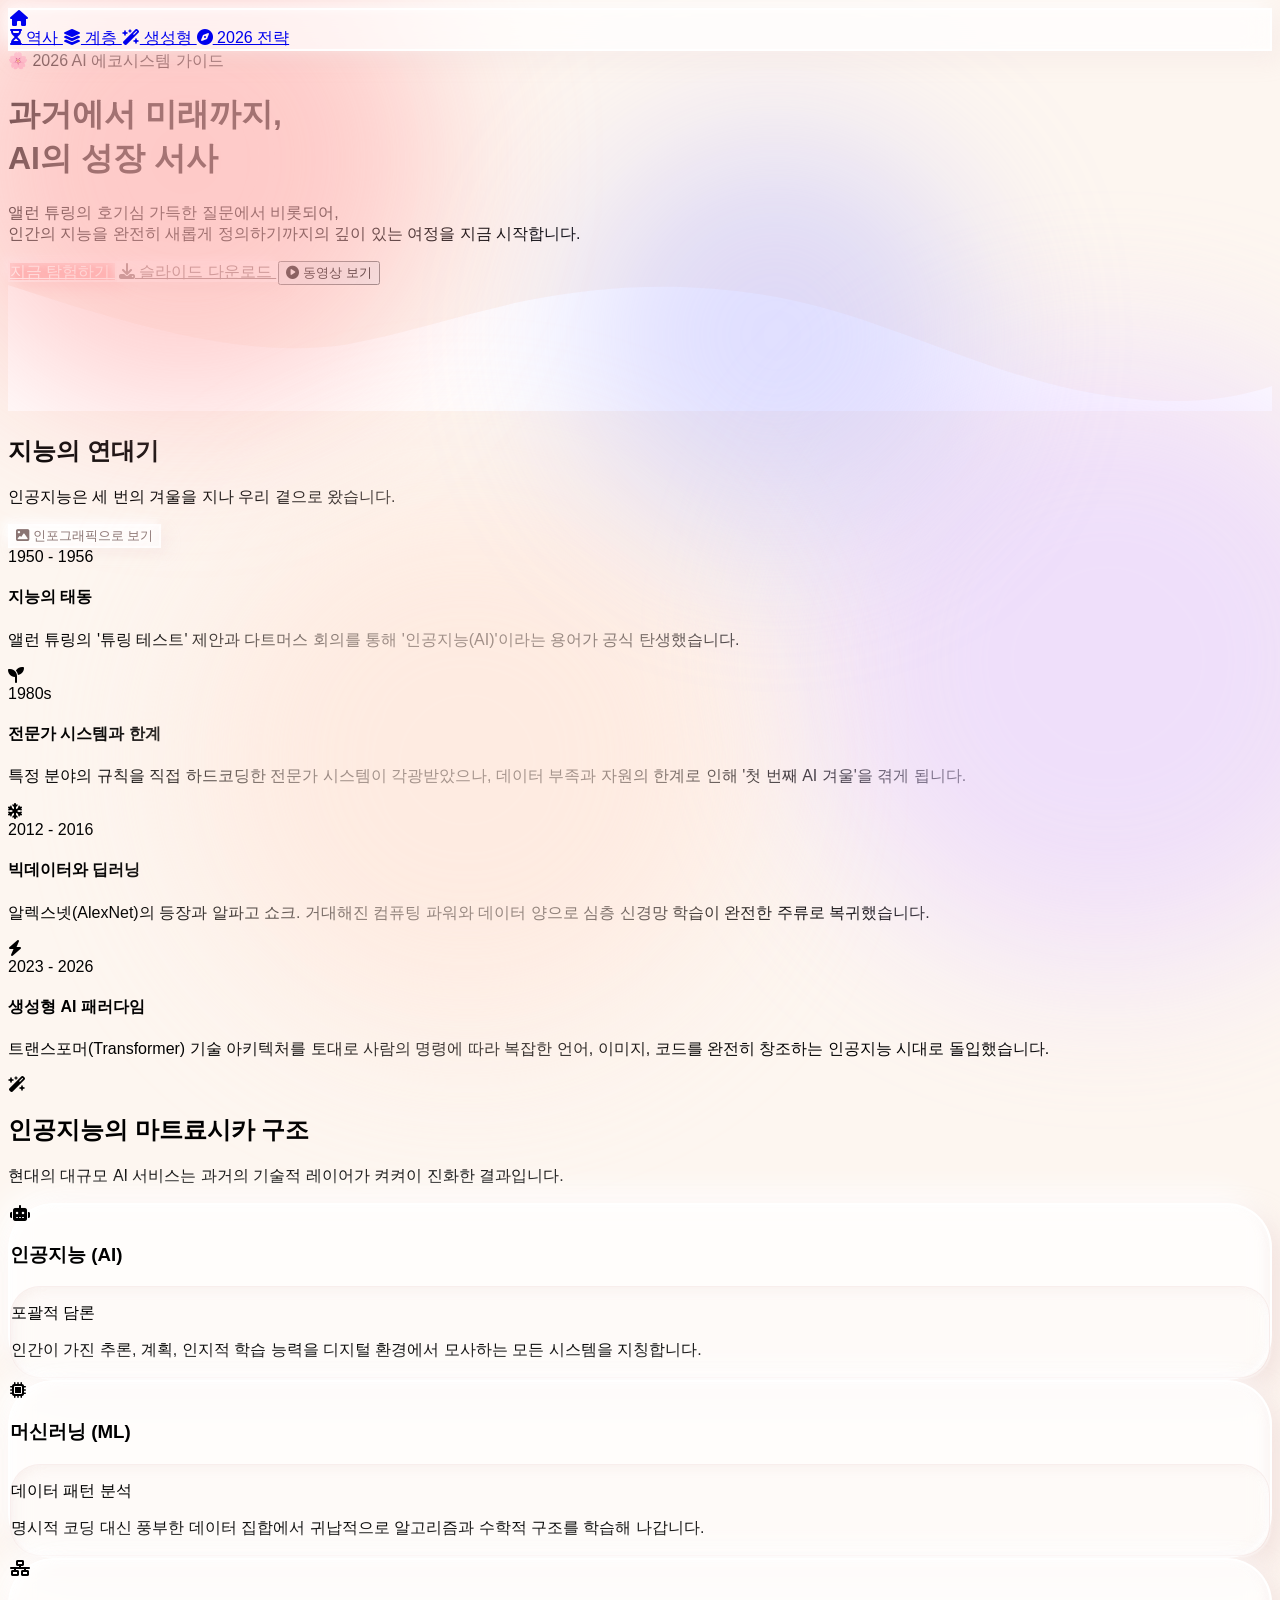
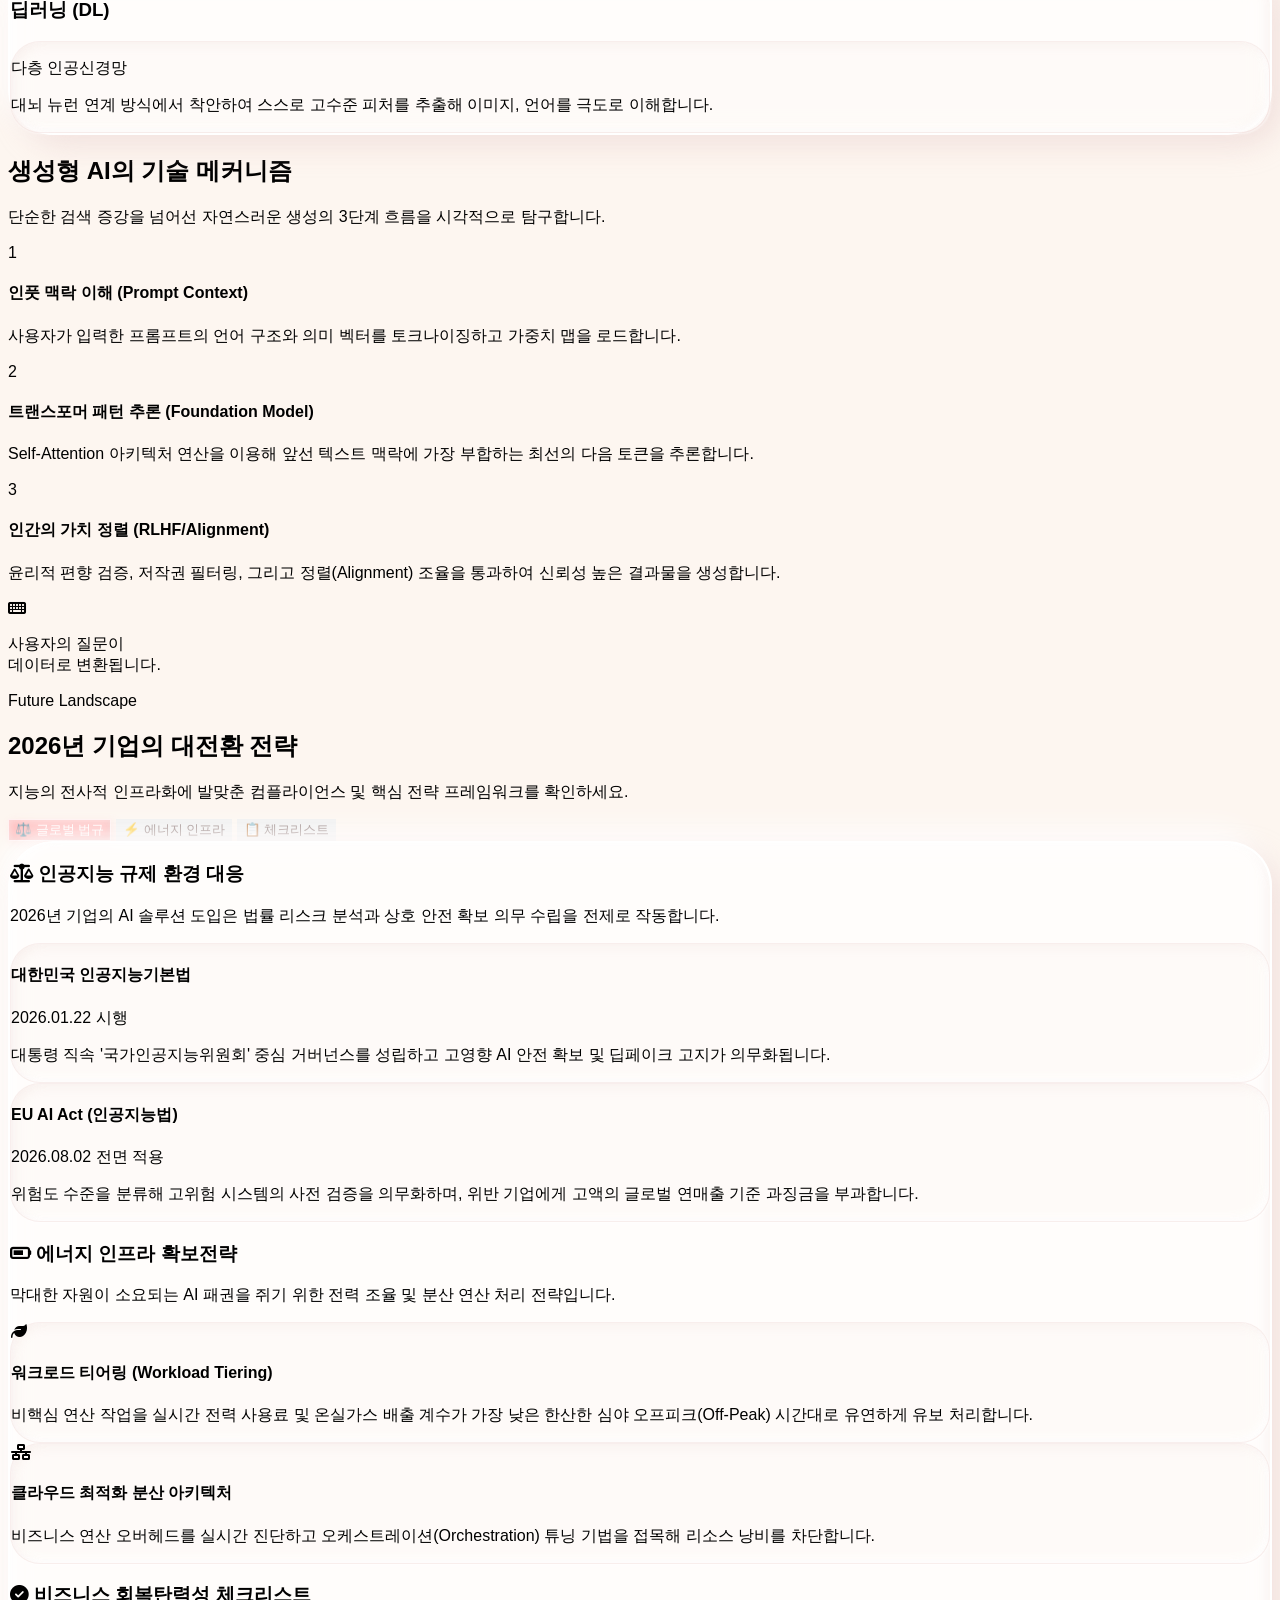
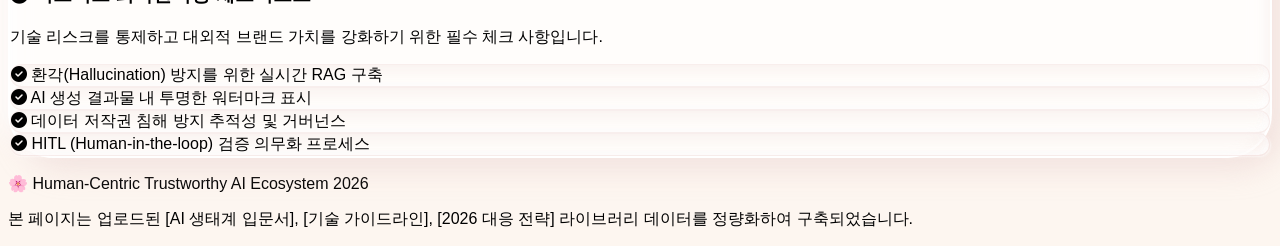
==== commit a574e9cb: "Update index.html" ====
--- a/02/index.html
+++ b/02/index.html
@@ -5,118 +5,185 @@
     <meta name="viewport" content="width=device-width, initial-scale=1.0">
     <title>AI 이해: 누구나 쉽게 배우는 인공지능</title>
     <script src="https://cdn.tailwindcss.com"></script>
-    <link href="https://cdnjs.cloudflare.com/ajax/libs/font-awesome/6.0.0/css/all.min.css" rel="stylesheet">
+    <link href="https://cdnjs.cloudflare.com/ajax/libs/font-awesome/6.4.0/css/all.min.css" rel="stylesheet">
     <style>
         @import url('https://fonts.googleapis.com/css2?family=Pretendard:wght@400;600;700;800&display=swap');
         
         body {
             font-family: 'Pretendard', sans-serif;
             scroll-behavior: smooth;
-            background-color: #FDF6F0;
+            background-color: #FDF6F0; /* 따뜻한 아이보리 베이스 */
             overflow-x: hidden;
         }
 
-        /* Floating Cloud Background Animation */
-        .bg-circle-1 {
-            animation: floatCircle1 25s infinite alternate ease-in-out;
-        }
-        .bg-circle-2 {
-            animation: floatCircle2 30s infinite alternate ease-in-out;
-        }
-        .bg-circle-3 {
-            animation: floatCircle3 20s infinite alternate ease-in-out;
-        }
-
-        @keyframes floatCircle1 {
-            0% { transform: translate(0px, 0px) scale(1); }
-            100% { transform: translate(100px, 80px) scale(1.2); }
-        }
-        @keyframes floatCircle2 {
-            0% { transform: translate(0px, 0px) scale(1.1); }
-            100% { transform: translate(-120px, -50px) scale(0.9); }
-        }
-        @keyframes floatCircle3 {
-            0% { transform: translate(0px, 0px) scale(0.9); }
-            100% { transform: translate(80px, -90px) scale(1.15); }
-        }
-
-        /* Claymorphism Card */
+        /* 1. Floating Cloud Background Animation with soft blobs */
+        .blob-bg {
+            position: fixed;
+            width: 500px;
+            height: 500px;
+            border-radius: 50%;
+            filter: blur(80px);
+            z-index: 0;
+            pointer-events: none;
+            opacity: 0.65;
+            animation: floatAround 28s infinite alternate ease-in-out;
+        }
+
+        .blob-pink {
+            background-color: #FFB3B3;
+            top: -10%;
+            left: -5%;
+            animation-delay: 0s;
+        }
+
+        .blob-lavender {
+            background-color: #E8D3FF;
+            top: 40%;
+            right: -10%;
+            width: 600px;
+            height: 600px;
+            animation-delay: -5s;
+        }
+
+        .blob-apricot {
+            background-color: #FFE5D9;
+            bottom: -15%;
+            left: 15%;
+            width: 550px;
+            height: 550px;
+            animation-delay: -10s;
+        }
+
+        .blob-violet {
+            background-color: #B1AFFF;
+            top: 15%;
+            left: 45%;
+            width: 400px;
+            height: 400px;
+            opacity: 0.4;
+            animation-delay: -15s;
+        }
+
+        @keyframes floatAround {
+            0% {
+                transform: translate(0px, 0px) scale(1) rotate(0deg);
+                border-radius: 50% 50% 50% 50% / 50% 50% 50% 50%;
+            }
+            33% {
+                transform: translate(60px, -50px) scale(1.15) rotate(120deg);
+                border-radius: 40% 60% 50% 50% / 40% 40% 60% 60%;
+            }
+            66% {
+                transform: translate(-40px, 80px) scale(0.9) rotate(240deg);
+                border-radius: 60% 40% 60% 40% / 50% 60% 40% 50%;
+            }
+            100% {
+                transform: translate(0px, 0px) scale(1) rotate(360deg);
+                border-radius: 50% 50% 50% 50% / 50% 50% 50% 50%;
+            }
+        }
+
+        /* 2. Claymorphism Card & Buttons */
         .clay-card {
-            background: rgba(255, 255, 255, 0.65);
-            border: 2px solid rgba(255, 255, 255, 0.85);
+            background: rgba(255, 255, 255, 0.75);
+            border: 2px solid rgba(255, 255, 255, 0.95);
             border-radius: 45px;
-            box-shadow: 
-                20px 20px 40px rgba(244, 63, 94, 0.05), 
-                -10px -10px 30px rgba(255, 255, 255, 0.9),
-                inset 6px 6px 12px rgba(255, 255, 255, 0.8),
-                inset -6px -6px 12px rgba(244, 63, 94, 0.03);
-            backdrop-filter: blur(16px);
-            transition: all 0.5s cubic-bezier(0.175, 0.885, 0.32, 1.15);
+            /* 입체감을 살린 이중 바깥 그림자와 이중 안쪽 그림자의 완벽한 기하학적 융합 */
+            box-shadow: 
+                12px 12px 28px rgba(224, 189, 189, 0.35), 
+                -12px -12px 28px rgba(255, 255, 255, 0.9),
+                inset 4px 4px 10px rgba(255, 255, 255, 0.8),
+                inset -4px -4px 10px rgba(224, 189, 189, 0.15);
+            backdrop-filter: blur(12px);
+            transition: all 0.5s cubic-bezier(0.175, 0.885, 0.32, 1.2);
         }
 
         .clay-card:hover {
-            transform: translateY(-10px) scale(1.01);
-            box-shadow: 
-                30px 30px 50px rgba(244, 63, 94, 0.09), 
-                -15px -15px 40px rgba(255, 255, 255, 1);
-        }
-
-        /* Claymorphism Soft Pill buttons */
+            transform: translateY(-8px);
+            box-shadow: 
+                20px 20px 38px rgba(224, 189, 189, 0.45), 
+                -16px -16px 35px rgba(255, 255, 255, 1),
+                inset 6px 6px 14px rgba(255, 255, 255, 0.9),
+                inset -6px -6px 14px rgba(224, 189, 189, 0.1);
+        }
+
+        /* 4. Clay Inner Card (움푹 패인 듯한 입체 디테일) */
+        .clay-inner-card {
+            background: rgba(254, 249, 245, 0.6);
+            border: 1px solid rgba(224, 189, 189, 0.2);
+            border-radius: 30px;
+            box-shadow: 
+                inset 4px 4px 10px rgba(224, 189, 189, 0.15),
+                inset -4px -4px 10px rgba(255, 255, 255, 0.8),
+                1px 1px 2px rgba(255, 255, 255, 0.5);
+        }
+
+        /* Claymorphism Primary Pill Button */
         .clay-btn-primary {
-            background: #FFE4E6;
+            background: #FFB3B3;
             border: 2px solid rgba(255, 255, 255, 0.9);
-            box-shadow: 
-                8px 8px 16px rgba(244, 63, 94, 0.08), 
-                -4px -4px 10px rgba(255, 255, 255, 0.9),
-                inset 3px 3px 6px rgba(255, 255, 255, 0.6),
-                inset -3px -3px 6px rgba(244, 63, 94, 0.04);
+            color: #FFFFFF;
+            box-shadow: 
+                6px 6px 15px rgba(255, 142, 143, 0.25), 
+                -4px -4px 10px rgba(255, 255, 255, 0.95),
+                inset 3px 3px 6px rgba(255, 255, 255, 0.5),
+                inset -3px -3px 6px rgba(224, 189, 189, 0.1);
             transition: all 0.3s cubic-bezier(0.175, 0.885, 0.32, 1.1);
         }
         .clay-btn-primary:hover {
             transform: translateY(-3px);
-            background: #FFD1D6;
-            box-shadow: 
-                12px 12px 20px rgba(244, 63, 94, 0.12), 
-                -6px -6px 12px rgba(255, 255, 255, 1);
-        }
-
+            background: #FF8E8F;
+            box-shadow: 
+                10px 10px 22px rgba(255, 142, 143, 0.35), 
+                -6px -6px 15px rgba(255, 255, 255, 1);
+        }
+
+        /* Claymorphism Secondary Pill Button */
         .clay-btn-secondary {
-            background: rgba(255, 255, 255, 0.8);
-            border: 2px solid rgba(255, 255, 255, 0.9);
-            box-shadow: 
-                8px 8px 16px rgba(120, 120, 120, 0.04), 
+            background: rgba(255, 255, 255, 0.85);
+            border: 2px solid rgba(255, 255, 255, 0.95);
+            color: #8A7573;
+            box-shadow: 
+                6px 6px 15px rgba(224, 189, 189, 0.15), 
                 -4px -4px 10px rgba(255, 255, 255, 0.9),
-                inset 3px 3px 6px rgba(255, 255, 255, 0.7);
+                inset 3px 3px 6px rgba(255, 255, 255, 0.8),
+                inset -3px -3px 6px rgba(224, 189, 189, 0.05);
             transition: all 0.3s ease;
         }
         .clay-btn-secondary:hover {
             transform: translateY(-3px);
-            background: #fff;
-            box-shadow: 
-                12px 12px 20px rgba(120, 120, 120, 0.06), 
-                -6px -6px 12px rgba(255, 255, 255, 1);
-        }
-
-        /* Glassmorphism Navigation with hover expansion */
-        .glass-nav-container {
-            width: 56px;
-            transition: width 0.6s cubic-bezier(0.175, 0.885, 0.32, 1.2);
-        }
-        .glass-nav-container:hover {
-            width: 440px;
-        }
-
-        /* Soft Active Pill in Tabs */
+            background: #FFFFFF;
+            color: #FF8E8F;
+            box-shadow: 
+                10px 10px 20px rgba(224, 189, 189, 0.22), 
+                -6px -6px 15px rgba(255, 255, 255, 1);
+        }
+
+        /* 3. Glassmorphism Navigation pill shape design */
+        .glass-nav-pill {
+            background: rgba(255, 255, 255, 0.7);
+            border: 2px solid rgba(255, 255, 255, 0.9);
+            box-shadow: 
+                8px 8px 24px rgba(224, 189, 189, 0.18), 
+                -6px -6px 20px rgba(255, 255, 255, 0.95),
+                inset 2px 2px 5px rgba(255, 255, 255, 0.4);
+            backdrop-filter: blur(14px);
+        }
+
+        /* 4. Soft Active Pill in Tabs */
         .tab-btn {
-            transition: all 0.3s cubic-bezier(0.175, 0.885, 0.32, 1.1);
+            color: #8A7573;
+            transition: all 0.35s cubic-bezier(0.175, 0.885, 0.32, 1.1);
+            border: 1px solid transparent;
         }
         .tab-btn.active {
-            background-color: #FFE4E6;
-            color: #E11D48;
+            background-color: #FFB3B3;
+            color: #FFFFFF;
             border-color: rgba(255, 255, 255, 0.8);
             box-shadow: 
-                inset 2px 2px 5px rgba(244, 63, 94, 0.1),
-                inset -2px -2px 5px rgba(255, 255, 255, 0.8);
+                3px 3px 10px rgba(255, 142, 143, 0.2),
+                inset 2px 2px 6px rgba(255, 255, 255, 0.5),
+                inset -2px -2px 6px rgba(0, 0, 0, 0.05);
         }
 
         /* Custom Modal display with smooth blur fade */
@@ -133,65 +200,68 @@
 </head>
 <body class="text-stone-800 antialiased relative min-h-screen">
 
-    <!-- Ambient Animated Background Circle Clouds -->
+    <!-- 1. Ambient Animated Background Circle Clouds (Floating Blobs) -->
     <div class="fixed inset-0 z-0 pointer-events-none overflow-hidden">
-        <div class="bg-circle-1 absolute -top-20 -left-20 w-96 h-96 rounded-full bg-pink-200/40 filter blur-[100px]"></div>
-        <div class="bg-circle-2 absolute top-1/3 -right-20 w-[450px] h-[450px] rounded-full bg-rose-100/50 filter blur-[120px]"></div>
-        <div class="bg-circle-3 absolute -bottom-20 left-1/4 w-[500px] h-[500px] rounded-full bg-amber-100/40 filter blur-[130px]"></div>
+        <div class="blob-bg blob-pink"></div>
+        <div class="blob-bg blob-lavender"></div>
+        <div class="blob-bg blob-apricot"></div>
+        <div class="blob-bg blob-violet"></div>
     </div>
 
-    <!-- [NEW] 상단 왼쪽 고정 홈 버튼 (Glassmorphism + Clay) -->
-    <div class="fixed top-6 left-6 z-50">
-        <a href="../index.html" class="w-14 h-14 bg-white/60 backdrop-blur-md rounded-full border border-white/80 shadow-[0_12px_35px_rgba(244,63,94,0.06)] hover:bg-rose-100/80 hover:scale-105 active:scale-95 transition-all flex items-center justify-center text-rose-500" title="홈으로 이동">
-            <i class="fas fa-home text-lg"></i>
-        </a>
-    </div>
-
     <!-- 3. Pill-Shape Interactive Navigation Bar -->
-    <nav class="fixed top-6 left-1/2 -translate-x-1/2 z-50">
-        <div class="glass-nav-container group h-14 bg-white/60 backdrop-blur-md rounded-full border border-white/80 shadow-[0_12px_35px_rgba(244,63,94,0.06)] flex items-center gap-2 overflow-hidden px-3">
-            <!-- Heart icon (always visible) -->
-            <div class="w-8 h-8 rounded-full bg-rose-100 flex items-center justify-center text-rose-500 flex-shrink-0">
-                <i class="fas fa-heart animate-pulse"></i>
-            </div>
-            <!-- Interactive hidden-till-hover menu contents -->
-            <div class="flex items-center gap-5 opacity-0 pointer-events-none group-hover:opacity-100 group-hover:pointer-events-auto transition-all duration-500 whitespace-nowrap pl-2 text-stone-600 font-semibold text-sm">
-                <a href="#history" class="hover:text-rose-500 transition-colors py-1">AI 역사</a>
-                <a href="#hierarchy" class="hover:text-rose-500 transition-colors py-1">기술 계층</a>
-                <a href="#generative" class="hover:text-rose-500 transition-colors py-1">생성형 AI</a>
-                <a href="#future" class="hover:text-rose-500 transition-colors py-1">2026 미래전략</a>
+    <nav class="fixed top-6 left-1/2 -translate-x-1/2 z-50 w-[90%] max-w-2xl">
+        <div class="glass-nav-pill h-14 rounded-full flex items-center justify-between px-3 md:px-5">
+            <!-- Left side: Home button cute pill icon -->
+            <a href="../index.html" class="w-10 h-10 bg-white/80 rounded-full border border-white hover:bg-[#FFB3B3] hover:text-white transition-all flex items-center justify-center text-[#FF8E8F] shadow-sm" title="홈으로 이동">
+                <i class="fas fa-home text-sm"></i>
+            </a>
+
+            <!-- Right side: Navigation anchors aligned beautifully -->
+            <div class="flex items-center gap-3 md:gap-6 text-[#8A7573] font-semibold text-xs md:text-sm pl-2">
+                <a href="#history" class="hover:text-[#FF8E8F] transition-colors py-1 flex items-center gap-1">
+                    <i class="fas fa-hourglass-half text-xs text-[#FFB3B3]"></i> 역사
+                </a>
+                <a href="#hierarchy" class="hover:text-[#FF8E8F] transition-colors py-1 flex items-center gap-1">
+                    <i class="fas fa-layer-group text-xs text-[#FFB3B3]"></i> 계층
+                </a>
+                <a href="#generative" class="hover:text-[#FF8E8F] transition-colors py-1 flex items-center gap-1">
+                    <i class="fas fa-wand-magic-sparkles text-xs text-[#FFB3B3]"></i> 생성형
+                </a>
+                <a href="#future" class="hover:text-[#FF8E8F] transition-colors py-1 flex items-center gap-1">
+                    <i class="fas fa-compass text-xs text-[#FFB3B3]"></i> 2026 전략
+                </a>
             </div>
         </div>
     </nav>
 
     <!-- Hero Section -->
-    <header class="relative pt-32 pb-16 px-6 z-10 text-center">
+    <header class="relative pt-36 pb-16 px-6 z-10 text-center">
         <div class="max-w-4xl mx-auto">
-            <span class="inline-block px-4 py-1.5 mb-6 text-xs font-bold text-rose-500 bg-white/70 backdrop-blur-sm border border-rose-100 rounded-full shadow-[inset_1px_1px_3px_rgba(255,255,255,1)]">
-                💗 2026 AI 에코시스템 가이드
+            <span class="inline-block px-4 py-1.5 mb-6 text-xs font-bold text-[#FF8E8F] bg-white/75 backdrop-blur-sm border border-rose-100 rounded-full shadow-[inset_1px_1px_3px_rgba(255,255,255,1)]">
+                🌸 2026 AI 에코시스템 가이드
             </span>
             <h1 class="text-4xl md:text-6xl font-extrabold mb-8 leading-tight tracking-tight text-stone-900">
                 과거에서 미래까지,<br>
-                <span class="bg-gradient-to-r from-rose-500 to-amber-500 bg-clip-text text-transparent">AI의 성장 서사</span>
+                <span class="bg-gradient-to-r from-[#FF8E8F] to-[#B1AFFF] bg-clip-text text-transparent">AI의 성장 서사</span>
             </h1>
-            <p class="text-base md:text-lg text-stone-600 mb-10 leading-relaxed max-w-2xl mx-auto font-medium">
+            <p class="text-base md:text-lg text-[#8A7573] mb-10 leading-relaxed max-w-2xl mx-auto font-medium">
                 앨런 튜링의 호기심 가득한 질문에서 비롯되어,<br>
                 인간의 지능을 완전히 새롭게 정의하기까지의 깊이 있는 여정을 지금 시작합니다.
             </p>
             
             <div class="flex flex-wrap justify-center gap-4">
                 <!-- 지금 탐험하기 -->
-                <a href="#history" class="clay-btn-primary px-8 py-3.5 text-rose-700 font-bold rounded-full">
+                <a href="#history" class="clay-btn-primary px-8 py-3.5 font-bold rounded-full text-white">
                     지금 탐험하기
                 </a>
                 <!-- 슬라이드 다운로드 -->
-                <a href="2026_AI_Blueprint.pdf" download class="clay-btn-secondary px-8 py-3.5 text-stone-700 font-bold rounded-full flex items-center gap-2">
-                    <i class="fas fa-download text-rose-400"></i>
+                <a href="2026_AI_Blueprint.pdf" download class="clay-btn-secondary px-8 py-3.5 font-bold rounded-full flex items-center gap-2">
+                    <i class="fas fa-download text-[#FFB3B3]"></i>
                     슬라이드 다운로드
                 </a>
                 <!-- 동영상 보기 -->
                 <button id="openVideoBtn" class="px-8 py-3.5 bg-stone-800 text-stone-100 hover:bg-stone-900 transition-all font-bold rounded-full shadow-lg hover:shadow-xl flex items-center gap-2">
-                    <i class="fas fa-play-circle text-rose-300"></i>
+                    <i class="fas fa-play-circle text-[#FFB3B3]"></i>
                     동영상 보기
                 </button>
             </div>
@@ -216,24 +286,24 @@
                 <p class="text-stone-500 font-semibold mb-8">인공지능은 세 번의 겨울을 지나 우리 곁으로 왔습니다.</p>
                 
                 <!-- 인포그래픽 버튼 (Clay Style) -->
-                <button id="openHistoryImg" class="clay-btn-secondary inline-flex items-center gap-2 px-6 py-3 text-stone-700 rounded-full font-bold">
-                    <i class="fas fa-image text-rose-400"></i>
+                <button id="openHistoryImg" class="clay-btn-secondary inline-flex items-center gap-2 px-6 py-3 rounded-full font-bold">
+                    <i class="fas fa-image text-[#FF8E8F]"></i>
                     인포그래픽으로 보기
                 </button>
             </div>
 
             <!-- Timeline -->
             <div class="timeline-container">
-                <div class="timeline-line hidden md:block bg-rose-200/60 w-[2px]"></div>
+                <div class="timeline-line hidden md:block bg-[#FFE4E6] w-[3px]"></div>
                 
                 <!-- 1950s -->
                 <div class="timeline-item flex flex-col md:flex-row items-center gap-8">
                     <div class="md:w-1/2 md:text-right">
-                        <span class="text-rose-500 font-extrabold text-lg">1950 - 1956</span>
+                        <span class="text-[#FF8E8F] font-extrabold text-lg">1950 - 1956</span>
                         <h4 class="text-xl font-bold mt-1 text-stone-900">지능의 태동</h4>
                         <p class="text-stone-600 text-sm mt-2 leading-relaxed">앨런 튜링의 '튜링 테스트' 제안과 다트머스 회의를 통해 '인공지능(AI)'이라는 용어가 공식 탄생했습니다.</p>
                     </div>
-                    <div class="w-12 h-12 rounded-full bg-rose-200 border-4 border-white shadow-md z-10 hidden md:flex items-center justify-center text-rose-600">
+                    <div class="w-12 h-12 rounded-full bg-[#FFE5D9] border-4 border-white shadow-md z-10 hidden md:flex items-center justify-center text-[#FF8E8F]">
                         <i class="fas fa-seedling"></i>
                     </div>
                     <div class="md:w-1/2"></div>
@@ -242,11 +312,11 @@
                 <!-- 1980s -->
                 <div class="timeline-item flex flex-col md:flex-row-reverse items-center gap-8">
                     <div class="md:w-1/2">
-                        <span class="text-amber-500 font-extrabold text-lg">1980s</span>
+                        <span class="text-[#B1AFFF] font-extrabold text-lg">1980s</span>
                         <h4 class="text-xl font-bold mt-1 text-stone-900">전문가 시스템과 한계</h4>
                         <p class="text-stone-600 text-sm mt-2 leading-relaxed">특정 분야의 규칙을 직접 하드코딩한 전문가 시스템이 각광받았으나, 데이터 부족과 자원의 한계로 인해 '첫 번째 AI 겨울'을 겪게 됩니다.</p>
                     </div>
-                    <div class="w-12 h-12 rounded-full bg-amber-100 border-4 border-white shadow-md z-10 hidden md:flex items-center justify-center text-amber-600">
+                    <div class="w-12 h-12 rounded-full bg-[#E8D3FF] border-4 border-white shadow-md z-10 hidden md:flex items-center justify-center text-[#B1AFFF]">
                         <i class="fas fa-snowflake"></i>
                     </div>
                     <div class="md:w-1/2"></div>
@@ -255,11 +325,11 @@
                 <!-- 2010s -->
                 <div class="timeline-item flex flex-col md:flex-row items-center gap-8">
                     <div class="md:w-1/2 md:text-right">
-                        <span class="text-rose-500 font-extrabold text-lg">2012 - 2016</span>
+                        <span class="text-[#FF8E8F] font-extrabold text-lg">2012 - 2016</span>
                         <h4 class="text-xl font-bold mt-1 text-stone-900">빅데이터와 딥러닝</h4>
                         <p class="text-stone-600 text-sm mt-2 leading-relaxed">알렉스넷(AlexNet)의 등장과 알파고 쇼크. 거대해진 컴퓨팅 파워와 데이터 양으로 심층 신경망 학습이 완전한 주류로 복귀했습니다.</p>
                     </div>
-                    <div class="w-12 h-12 rounded-full bg-rose-200 border-4 border-white shadow-md z-10 hidden md:flex items-center justify-center text-rose-600">
+                    <div class="w-12 h-12 rounded-full bg-[#FFE4E6] border-4 border-white shadow-md z-10 hidden md:flex items-center justify-center text-[#FF8E8F]">
                         <i class="fas fa-bolt"></i>
                     </div>
                     <div class="md:w-1/2"></div>
@@ -268,11 +338,11 @@
                 <!-- 2023 - Present -->
                 <div class="timeline-item flex flex-col md:flex-row-reverse items-center gap-8">
                     <div class="md:w-1/2">
-                        <span class="text-pink-500 font-extrabold text-lg">2023 - 2026</span>
+                        <span class="text-[#B1AFFF] font-extrabold text-lg">2023 - 2026</span>
                         <h4 class="text-xl font-bold mt-1 text-stone-900">생성형 AI 패러다임</h4>
                         <p class="text-stone-600 text-sm mt-2 leading-relaxed">트랜스포머(Transformer) 기술 아키텍처를 토대로 사람의 명령에 따라 복잡한 언어, 이미지, 코드를 완전히 창조하는 인공지능 시대로 돌입했습니다.</p>
                     </div>
-                    <div class="w-12 h-12 rounded-full bg-pink-200 border-4 border-white shadow-md z-10 hidden md:flex items-center justify-center text-pink-600">
+                    <div class="w-12 h-12 rounded-full bg-[#E8D3FF] border-4 border-white shadow-md z-10 hidden md:flex items-center justify-center text-[#B1AFFF]">
                         <i class="fas fa-wand-magic-sparkles"></i>
                     </div>
                     <div class="md:w-1/2"></div>
@@ -281,41 +351,47 @@
         </div>
     </section>
 
-    <!-- 1. The Matryoshka Section (Clay cards) -->
+    <!-- 1. The Matryoshka Section (Clay cards with inner cards) -->
     <section id="hierarchy" class="relative py-24 z-10 bg-stone-50/50 border-t border-b border-rose-100/30">
         <div class="max-w-5xl mx-auto px-6 text-center">
             <h2 class="text-3xl md:text-4xl font-extrabold mb-4 text-stone-950">인공지능의 마트료시카 구조</h2>
-            <p class="text-stone-500 font-semibold mb-16">현대의 대규모 AI 서비스는 과거의 기술적 레이어가 켜켜이 진화한 결과입니다.</p>
+            <p class="text-[#8A7573] font-semibold mb-16">현대의 대규모 AI 서비스는 과거의 기술적 레이어가 켜켜이 진화한 결과입니다.</p>
 
             <div class="grid md:grid-cols-3 gap-8 items-stretch">
                 <!-- AI -->
                 <div class="clay-card p-10 flex flex-col items-center">
-                    <div class="w-16 h-16 bg-rose-100 text-rose-500 rounded-full flex items-center justify-center text-2xl mb-6 shadow-[inset_1px_1px_3px_rgba(255,255,255,1)]">
+                    <div class="w-16 h-16 bg-[#FFE4E6] text-[#FF8E8F] rounded-full flex items-center justify-center text-2xl mb-6 shadow-[inset_1px_1px_3px_rgba(255,255,255,1)]">
                         <i class="fas fa-robot"></i>
                     </div>
-                    <h3 class="text-xl font-bold mb-2 text-stone-900">인공지능 (AI)</h3>
-                    <p class="text-xs text-rose-500 mb-4 font-bold uppercase tracking-wider">포괄적 담론</p>
-                    <p class="text-stone-600 text-sm leading-relaxed">인간이 가진 추론, 계획, 인지적 학습 능력을 디지털 환경에서 모사하는 모든 시스템을 지칭합니다.</p>
+                    <h3 class="text-xl font-bold mb-3 text-stone-900">인공지능 (AI)</h3>
+                    <div class="clay-inner-card w-full p-5 text-center">
+                        <p class="text-xs text-[#FF8E8F] mb-3 font-bold uppercase tracking-wider">포괄적 담론</p>
+                        <p class="text-stone-600 text-sm leading-relaxed">인간이 가진 추론, 계획, 인지적 학습 능력을 디지털 환경에서 모사하는 모든 시스템을 지칭합니다.</p>
+                    </div>
                 </div>
 
                 <!-- ML -->
                 <div class="clay-card p-10 flex flex-col items-center relative md:top-6">
-                    <div class="w-16 h-16 bg-amber-100 text-amber-600 rounded-full flex items-center justify-center text-2xl mb-6 shadow-[inset_1px_1px_3px_rgba(255,255,255,1)]">
+                    <div class="w-16 h-16 bg-[#FFE5D9] text-[#FFB3B3] rounded-full flex items-center justify-center text-2xl mb-6 shadow-[inset_1px_1px_3px_rgba(255,255,255,1)]">
                         <i class="fas fa-microchip"></i>
                     </div>
-                    <h3 class="text-xl font-bold mb-2 text-stone-900">머신러닝 (ML)</h3>
-                    <p class="text-xs text-amber-600 mb-4 font-bold uppercase tracking-wider">데이터 중심 패턴 매칭</p>
-                    <p class="text-stone-600 text-sm leading-relaxed">명시적 코딩 대신 풍부한 데이터 집합에서 귀납적으로 구조와 알고리즘 모델링을 생성합니다.</p>
+                    <h3 class="text-xl font-bold mb-3 text-stone-900">머신러닝 (ML)</h3>
+                    <div class="clay-inner-card w-full p-5 text-center">
+                        <p class="text-xs text-[#FFB3B3] mb-3 font-bold uppercase tracking-wider">데이터 패턴 분석</p>
+                        <p class="text-stone-600 text-sm leading-relaxed">명시적 코딩 대신 풍부한 데이터 집합에서 귀납적으로 알고리즘과 수학적 구조를 학습해 나갑니다.</p>
+                    </div>
                 </div>
 
                 <!-- DL -->
                 <div class="clay-card p-10 flex flex-col items-center relative md:top-12">
-                    <div class="w-16 h-16 bg-pink-100 text-pink-500 rounded-full flex items-center justify-center text-2xl mb-6 shadow-[inset_1px_1px_3px_rgba(255,255,255,1)]">
+                    <div class="w-16 h-16 bg-[#E8D3FF] text-[#B1AFFF] rounded-full flex items-center justify-center text-2xl mb-6 shadow-[inset_1px_1px_3px_rgba(255,255,255,1)]">
                         <i class="fas fa-network-wired"></i>
                     </div>
-                    <h3 class="text-xl font-bold mb-2 text-stone-900">딥러닝 (DL)</h3>
-                    <p class="text-xs text-pink-500 mb-4 font-bold uppercase tracking-wider">다층 인공신경망</p>
-                    <p class="text-stone-600 text-sm leading-relaxed">인간의 다차원 대뇌 뉴런 연계 방식에서 착안하여 대용량 비정형 데이터를 초고화질로 학습합니다.</p>
+                    <h3 class="text-xl font-bold mb-3 text-stone-900">딥러닝 (DL)</h3>
+                    <div class="clay-inner-card w-full p-5 text-center">
+                        <p class="text-xs text-[#B1AFFF] mb-3 font-bold uppercase tracking-wider">다층 인공신경망</p>
+                        <p class="text-stone-600 text-sm leading-relaxed">대뇌 뉴런 연계 방식에서 착안하여 스스로 고수준 피처를 추출해 이미지, 언어를 극도로 이해합니다.</p>
+                    </div>
                 </div>
             </div>
         </div>
@@ -325,49 +401,49 @@
     <section id="generative" class="relative py-32 z-10 bg-white">
         <div class="max-w-5xl mx-auto px-6">
             <div class="text-center mb-16">
-                <h2 class="text-3xl md:text-4xl font-extrabold mb-4 text-stone-950">생성형 AI의 가상 매커니즘</h2>
-                <p class="text-stone-500 font-semibold">단순한 정보 인출이 아닌 매끄러운 맥락 예측의 원형을 파헤칩니다.</p>
+                <h2 class="text-3xl md:text-4xl font-extrabold mb-4 text-stone-950">생성형 AI의 기술 메커니즘</h2>
+                <p class="text-stone-500 font-semibold">단순한 검색 증강을 넘어선 자연스러운 생성의 3단계 흐름을 시각적으로 탐구합니다.</p>
             </div>
 
             <div class="flex flex-col md:flex-row gap-12 items-center justify-between">
-                <!-- Interactive Step Controllers -->
-                <div class="w-full md:w-1/2 space-y-4">
-                    <div class="p-6 bg-white/50 backdrop-blur-sm rounded-[30px] border border-white/60 shadow-md cursor-pointer step-btn step-active" data-step="1">
+                <!-- Interactive Step Controllers (Clay inner structure) -->
+                <div class="w-full md:w-1/2 space-y-5">
+                    <div class="p-6 bg-white/60 backdrop-blur-sm rounded-[30px] border border-white/80 shadow-sm cursor-pointer step-btn step-active" data-step="1">
                         <div class="flex items-start gap-4">
-                            <span class="flex-shrink-0 w-8 h-8 rounded-full bg-rose-500 text-white flex items-center justify-center font-bold">1</span>
+                            <span class="flex-shrink-0 w-8 h-8 rounded-full bg-[#FFB3B3] text-white flex items-center justify-center font-bold">1</span>
                             <div>
                                 <h4 class="font-bold text-stone-900 mb-1">인풋 맥락 이해 (Prompt Context)</h4>
-                                <p class="text-sm text-stone-500">사용자가 작성한 원시 질문의 자연어 의도를 의미적 수치값(Embedding)으로 디코딩합니다.</p>
+                                <p class="text-sm text-[#8A7573]">사용자가 입력한 프롬프트의 언어 구조와 의미 벡터를 토크나이징하고 가중치 맵을 로드합니다.</p>
                             </div>
                         </div>
                     </div>
-                    <div class="p-6 bg-white/50 backdrop-blur-sm rounded-[30px] border border-white/60 shadow-sm cursor-pointer step-btn" data-step="2">
+                    <div class="p-6 bg-white/60 backdrop-blur-sm rounded-[30px] border border-white/80 shadow-sm cursor-pointer step-btn" data-step="2">
                         <div class="flex items-start gap-4">
-                            <span class="flex-shrink-0 w-8 h-8 rounded-full bg-rose-200 text-rose-700 flex items-center justify-center font-bold">2</span>
+                            <span class="flex-shrink-0 w-8 h-8 rounded-full bg-[#FFE5D9] text-[#FF8E8F] flex items-center justify-center font-bold">2</span>
                             <div>
                                 <h4 class="font-bold text-stone-900 mb-1">트랜스포머 패턴 추론 (Foundation Model)</h4>
-                                <p class="text-sm text-stone-500">인접 단어 간의 가중 관계(Attention)를 평가하여 뒤따라올 가장 매끄러운 텍스트를 연산합니다.</p>
+                                <p class="text-sm text-[#8A7573]">Self-Attention 아키텍처 연산을 이용해 앞선 텍스트 맥락에 가장 부합하는 최선의 다음 토큰을 추론합니다.</p>
                             </div>
                         </div>
                     </div>
-                    <div class="p-6 bg-white/50 backdrop-blur-sm rounded-[30px] border border-white/60 shadow-sm cursor-pointer step-btn" data-step="3">
+                    <div class="p-6 bg-white/60 backdrop-blur-sm rounded-[30px] border border-white/80 shadow-sm cursor-pointer step-btn" data-step="3">
                         <div class="flex items-start gap-4">
-                            <span class="flex-shrink-0 w-8 h-8 rounded-full bg-rose-200 text-rose-700 flex items-center justify-center font-bold">3</span>
+                            <span class="flex-shrink-0 w-8 h-8 rounded-full bg-[#E8D3FF] text-[#B1AFFF] flex items-center justify-center font-bold">3</span>
                             <div>
                                 <h4 class="font-bold text-stone-900 mb-1">인간의 가치 정렬 (RLHF/Alignment)</h4>
-                                <p class="text-sm text-stone-500">편향성 탐지, 가이드라인 준수를 필터링하여 안전하고 자연스러운 톤앤매너를 최종 반환합니다.</p>
+                                <p class="text-sm text-[#8A7573]">윤리적 편향 검증, 저작권 필터링, 그리고 정렬(Alignment) 조율을 통과하여 신뢰성 높은 결과물을 생성합니다.</p>
                             </div>
                         </div>
                     </div>
                 </div>
 
-                <!-- Clay Visualizer Display -->
+                <!-- Clay Visualizer Display (Clay Card Soft Design) -->
                 <div class="w-full md:w-1/3 flex justify-center">
-                    <div id="visualizer" class="w-72 h-72 bg-white/80 rounded-[50px] border-4 border-white/90 flex flex-col items-center justify-center text-center p-8 relative shadow-[20px_20px_45px_rgba(244,63,94,0.06),inset_4px_4px_12px_rgba(255,255,255,1)]">
-                        <div id="visual-icon" class="text-5xl text-rose-500 mb-4 transition-all duration-500">
+                    <div id="visualizer" class="w-72 h-72 bg-white/90 rounded-[50px] border-4 border-white/95 flex flex-col items-center justify-center text-center p-8 relative shadow-[16px_16px_36px_rgba(224,189,189,0.3),inset_5px_5px_12px_rgba(255,255,255,1)]">
+                        <div id="visual-icon" class="text-5xl text-[#FF8E8F] mb-4 transition-all duration-500">
                             <i class="fas fa-keyboard animate-bounce"></i>
                         </div>
-                        <p id="visual-desc" class="text-sm font-semibold text-stone-700">사용자의 질문이<br>데이터로 변환됩니다.</p>
+                        <p id="visual-desc" class="text-sm font-semibold text-stone-700 leading-relaxed">사용자의 질문이<br>데이터로 변환됩니다.</p>
                     </div>
                 </div>
             </div>
@@ -378,97 +454,97 @@
     <section id="future" class="relative py-24 z-10 bg-stone-50/30 border-t border-stone-200/50">
         <div class="max-w-5xl mx-auto px-6">
             <div class="text-center mb-12">
-                <span class="text-xs font-bold text-rose-500 uppercase tracking-widest bg-rose-50 px-4 py-1.5 rounded-full border border-rose-100">Future Landscape</span>
+                <span class="text-xs font-bold text-[#FF8E8F] uppercase tracking-widest bg-[#FFE4E6] px-4 py-1.5 rounded-full border border-white">Future Landscape</span>
                 <h2 class="text-3xl md:text-4xl font-extrabold text-stone-950 mt-4">2026년 기업의 대전환 전략</h2>
-                <p class="text-stone-500 font-semibold mt-2">안전하고 강력한 비즈니스 성장을 위한 실무 프레임워크를 탭을 눌러 검토하세요.</p>
+                <p class="text-stone-500 font-semibold mt-2">지능의 전사적 인프라화에 발맞춘 컴플라이언스 및 핵심 전략 프레임워크를 확인하세요.</p>
             </div>
 
             <!-- Tab Buttons Container (Pill-shaped) -->
-            <div class="flex justify-center gap-3 mb-10 max-w-lg mx-auto bg-white/40 backdrop-blur-sm p-1.5 rounded-full border border-white/80 shadow-[0_4px_20px_rgba(244,63,94,0.03)]">
-                <button class="tab-btn px-5 py-2.5 rounded-full text-sm font-bold active w-1/3" data-tab="tab1">
+            <div class="flex justify-center gap-3 mb-10 max-w-lg mx-auto bg-white/55 backdrop-blur-md p-1.5 rounded-full border border-white/90 shadow-[0_4px_24px_rgba(224,189,189,0.12)]">
+                <button class="tab-btn px-5 py-2.5 rounded-full text-xs md:text-sm font-bold active w-1/3" data-tab="tab1">
                     ⚖️ 글로벌 법규
                 </button>
-                <button class="tab-btn px-5 py-2.5 rounded-full text-sm font-bold w-1/3" data-tab="tab2">
+                <button class="tab-btn px-5 py-2.5 rounded-full text-xs md:text-sm font-bold w-1/3" data-tab="tab2">
                     ⚡ 에너지 인프라
                 </button>
-                <button class="tab-btn px-5 py-2.5 rounded-full text-sm font-bold w-1/3" data-tab="tab3">
+                <button class="tab-btn px-5 py-2.5 rounded-full text-xs md:text-sm font-bold w-1/3" data-tab="tab3">
                     📋 체크리스트
                 </button>
             </div>
 
-            <!-- Tab Contents Container (Clay Card) -->
-            <div class="clay-card p-10 min-h-[350px] relative">
+            <!-- Tab Contents Container (Clay Card with Inner Clay layouts) -->
+            <div class="clay-card p-8 md:p-12 min-h-[360px] relative">
                 <!-- Tab 1 -->
-                <div id="tab1" class="tab-content block animate-fade">
+                <div id="tab1" class="tab-content block transition-opacity duration-300">
                     <h3 class="text-2xl font-bold text-stone-900 mb-4 flex items-center gap-2">
-                        <i class="fas fa-scale-balanced text-rose-500"></i>
+                        <i class="fas fa-scale-balanced text-[#FF8E8F]"></i>
                         인공지능 규제 환경 대응
                     </h3>
-                    <p class="text-stone-600 mb-6">2026년 컴플라이언스 이행은 필수적인 진입장벽이 되었습니다.</p>
+                    <p class="text-stone-600 mb-6">2026년 기업의 AI 솔루션 도입은 법률 리스크 분석과 상호 안전 확보 의무 수립을 전제로 작동합니다.</p>
                     <div class="grid md:grid-cols-2 gap-6">
-                        <div class="p-5 bg-white/60 rounded-[30px] border border-white shadow-sm">
+                        <div class="clay-inner-card p-6">
                             <h4 class="font-bold text-stone-900 mb-2">대한민국 인공지능기본법</h4>
-                            <p class="text-xs text-rose-500 font-bold mb-2">2026.01.22 시행</p>
-                            <p class="text-sm text-stone-600 leading-relaxed">선허용 후규제 원칙을 장려하면서도 오남용 방지 및 딥페이크 고지 의무가 법제화되었습니다.</p>
-                        </div>
-                        <div class="p-5 bg-white/60 rounded-[30px] border border-white shadow-sm">
+                            <p class="text-xs text-[#FF8E8F] font-bold mb-2">2026.01.22 시행</p>
+                            <p class="text-sm text-[#8A7573] leading-relaxed">대통령 직속 '국가인공지능위원회' 중심 거버넌스를 성립하고 고영향 AI 안전 확보 및 딥페이크 고지가 의무화됩니다.</p>
+                        </div>
+                        <div class="clay-inner-card p-6">
                             <h4 class="font-bold text-stone-900 mb-2">EU AI Act (인공지능법)</h4>
-                            <p class="text-xs text-amber-600 font-bold mb-2">2026.08.02 본격 전면 적용</p>
-                            <p class="text-sm text-stone-600 leading-relaxed">위험도를 4단계로 정의하고 생명과 관련된 고위험 시스템의 경우 원격 적합성 평가를 강제합니다.</p>
+                            <p class="text-xs text-[#B1AFFF] font-bold mb-2">2026.08.02 전면 적용</p>
+                            <p class="text-sm text-[#8A7573] leading-relaxed">위험도 수준을 분류해 고위험 시스템의 사전 검증을 의무화하며, 위반 기업에게 고액의 글로벌 연매출 기준 과징금을 부과합니다.</p>
                         </div>
                     </div>
                 </div>
 
                 <!-- Tab 2 -->
-                <div id="tab2" class="tab-content hidden animate-fade">
+                <div id="tab2" class="tab-content hidden transition-opacity duration-300">
                     <h3 class="text-2xl font-bold text-stone-900 mb-4 flex items-center gap-2">
-                        <i class="fas fa-battery-three-quarters text-amber-500"></i>
-                        에너지 효율성 및 워크로드 분배
+                        <i class="fas fa-battery-three-quarters text-[#B1AFFF]"></i>
+                        에너지 인프라 확보전략
                     </h3>
-                    <p class="text-stone-600 mb-6">경쟁적인 자원 낭비를 줄이고 비용 효율적인 연산을 확보하는 기술적 극복 방안입니다.</p>
+                    <p class="text-stone-600 mb-6">막대한 자원이 소요되는 AI 패권을 쥐기 위한 전력 조율 및 분산 연산 처리 전략입니다.</p>
                     <div class="space-y-4">
-                        <div class="p-4 bg-white/60 rounded-[25px] border border-white shadow-sm flex items-start gap-3">
-                            <i class="fas fa-leaf text-emerald-500 mt-1"></i>
+                        <div class="clay-inner-card p-5 flex items-start gap-4">
+                            <i class="fas fa-leaf text-[#FF8E8F] mt-1 text-lg"></i>
                             <div>
                                 <h4 class="font-bold text-stone-900">워크로드 티어링 (Workload Tiering)</h4>
-                                <p class="text-xs text-stone-500 mt-1">비핵심적이고 느슨한 연산 처리를 실시간 전력 사용료가 적은 야간 오프피크(Off-Peak) 시간대로 최적 분리 이행합니다.</p>
+                                <p class="text-sm text-[#8A7573] mt-1">비핵심 연산 작업을 실시간 전력 사용료 및 온실가스 배출 계수가 가장 낮은 한산한 심야 오프피크(Off-Peak) 시간대로 유연하게 유보 처리합니다.</p>
                             </div>
                         </div>
-                        <div class="p-4 bg-white/60 rounded-[25px] border border-white shadow-sm flex items-start gap-3">
-                            <i class="fas fa-server text-rose-400 mt-1"></i>
+                        <div class="clay-inner-card p-5 flex items-start gap-4">
+                            <i class="fas fa-network-wired text-[#B1AFFF] mt-1 text-lg"></i>
                             <div>
-                                <h4 class="font-bold text-stone-900">자율 아키텍처 에너지 튜닝</h4>
-                                <p class="text-xs text-stone-500 mt-1">서버 및 가상 컴퓨팅 환경의 최적 자원 정렬을 설계하여 비즈니스 연산 비효율성을 해소합니다.</p>
+                                <h4 class="font-bold text-stone-900">클라우드 최적화 분산 아키텍처</h4>
+                                <p class="text-sm text-[#8A7573] mt-1">비즈니스 연산 오버헤드를 실시간 진단하고 오케스트레이션(Orchestration) 튜닝 기법을 접목해 리소스 낭비를 차단합니다.</p>
                             </div>
                         </div>
                     </div>
                 </div>
 
                 <!-- Tab 3 -->
-                <div id="tab3" class="tab-content hidden animate-fade">
+                <div id="tab3" class="tab-content hidden transition-opacity duration-300">
                     <h3 class="text-2xl font-bold text-stone-900 mb-4 flex items-center gap-2">
-                        <i class="fas fa-circle-check text-rose-500"></i>
+                        <i class="fas fa-circle-check text-[#FF8E8F]"></i>
                         비즈니스 회복탄력성 체크리스트
                     </h3>
-                    <p class="text-stone-600 mb-6">법적 리스크 방지 및 브랜드 진정성을 수호하기 위한 현업 핵심 체크사항입니다.</p>
-                    <ul class="grid md:grid-cols-2 gap-4">
-                        <li class="flex items-center gap-3 text-sm p-4 bg-white/50 rounded-[20px] border border-white">
-                            <i class="fas fa-check-circle text-rose-500"></i>
-                            환각 현상(Hallucination) 억제를 위한 실시간 RAG 구축
-                        </li>
-                        <li class="flex items-center gap-3 text-sm p-4 bg-white/50 rounded-[20px] border border-white">
-                            <i class="fas fa-check-circle text-rose-500"></i>
-                            생성 이미지/텍스트 내 인공지능 워터마크 표시
-                        </li>
-                        <li class="flex items-center gap-3 text-sm p-4 bg-white/50 rounded-[20px] border border-white">
-                            <i class="fas fa-check-circle text-rose-500"></i>
-                            저작권 침해 방지를 위한 트레이싱 리소스 확보
-                        </li>
-                        <li class="flex items-center gap-3 text-sm p-4 bg-white/50 rounded-[20px] border border-white">
-                            <i class="fas fa-check-circle text-rose-500"></i>
-                            신뢰성 확보를 위한 HITL(Human-in-the-loop) 아키텍처 설계
-                        </li>
-                    </ul>
+                    <p class="text-stone-600 mb-6">기술 리스크를 통제하고 대외적 브랜드 가치를 강화하기 위한 필수 체크 사항입니다.</p>
+                    <div class="grid md:grid-cols-2 gap-4">
+                        <div class="clay-inner-card p-5 flex items-center gap-3">
+                            <i class="fas fa-check-circle text-[#FF8E8F]"></i>
+                            <span class="text-sm font-semibold text-[#8A7573]">환각(Hallucination) 방지를 위한 실시간 RAG 구축</span>
+                        </div>
+                        <div class="clay-inner-card p-5 flex items-center gap-3">
+                            <i class="fas fa-check-circle text-[#FF8E8F]"></i>
+                            <span class="text-sm font-semibold text-[#8A7573]">AI 생성 결과물 내 투명한 워터마크 표시</span>
+                        </div>
+                        <div class="clay-inner-card p-5 flex items-center gap-3">
+                            <i class="fas fa-check-circle text-[#B1AFFF]"></i>
+                            <span class="text-sm font-semibold text-[#8A7573]">데이터 저작권 침해 방지 추적성 및 거버넌스</span>
+                        </div>
+                        <div class="clay-inner-card p-5 flex items-center gap-3">
+                            <i class="fas fa-check-circle text-[#B1AFFF]"></i>
+                            <span class="text-sm font-semibold text-[#8A7573]">HITL (Human-in-the-loop) 검증 의무화 프로세스</span>
+                        </div>
+                    </div>
                 </div>
             </div>
         </div>
@@ -479,7 +555,7 @@
         <div class="relative max-w-4xl w-full bg-white/90 backdrop-blur-xl rounded-[40px] overflow-hidden border border-white shadow-2xl">
             <div class="p-5 border-b border-rose-100 flex justify-between items-center bg-white sticky top-0">
                 <h3 class="font-bold text-lg text-stone-900">AI 역사 인포그래픽</h3>
-                <button id="closeModal" class="w-10 h-10 rounded-full bg-rose-50 flex items-center justify-center text-rose-500 hover:bg-rose-100 transition-colors">
+                <button id="closeModal" class="w-10 h-10 rounded-full bg-[#FFE4E6] flex items-center justify-center text-[#FF8E8F] hover:bg-rose-100 transition-colors">
                     <i class="fas fa-times"></i>
                 </button>
             </div>
@@ -508,9 +584,9 @@
     </div>
 
     <!-- Footer -->
-    <footer class="py-12 bg-rose-50/80 border-t border-rose-100 text-stone-500 text-center relative z-10">
+    <footer class="py-12 bg-rose-50/80 border-t border-rose-100 text-[#8A7573] text-center relative z-10">
         <div class="max-w-5xl mx-auto px-6">
-            <p class="text-sm mb-4 font-semibold text-rose-600/70">💗 Human-Centric Trustworthy AI Ecosystem 2026</p>
+            <p class="text-sm mb-4 font-semibold text-[#FF8E8F]">🌸 Human-Centric Trustworthy AI Ecosystem 2026</p>
             <p class="text-xs">본 페이지는 업로드된 [AI 생태계 입문서], [기술 가이드라인], [2026 대응 전략] 라이브러리 데이터를 정량화하여 구축되었습니다.</p>
         </div>
     </footer>
@@ -563,10 +639,6 @@
             if (e.target === videoModal) closeVideoModalFunc();
         });
 
-        // Pill Navigation Bar Expanding Hover Listener Group Setup
-        const navContainer = document.querySelector('.glass-nav-container');
-        navContainer.classList.add('group'); // Enable group hover for transitions
-
         // Interactive Mechanism Visualizer (Step Control)
         const stepBtns = document.querySelectorAll('.step-btn');
         const visualIcon = document.getElementById('visual-icon');
@@ -576,17 +648,17 @@
             "1": {
                 icon: '<i class="fas fa-keyboard animate-bounce"></i>',
                 desc: "사용자의 질문이<br>데이터로 변환됩니다.",
-                color: "#F43F5E"
+                color: "#FF8E8F"
             },
             "2": {
                 icon: '<i class="fas fa-magic"></i>',
                 desc: "모델이 확률적으로<br>답변을 생성합니다.",
-                color: "#D97706"
+                color: "#FFB3B3"
             },
             "3": {
                 icon: '<i class="fas fa-user-check"></i>',
                 desc: "검증을 통해 최적의<br>결과가 출력됩니다.",
-                color: "#EC4899"
+                color: "#B1AFFF"
             }
         };
 
@@ -595,16 +667,14 @@
                 const step = btn.getAttribute('data-step');
                 
                 stepBtns.forEach(b => {
-                    b.classList.remove('step-active', 'shadow-md');
-                    b.classList.add('shadow-sm');
+                    b.classList.remove('step-active');
                     const num = b.querySelector('span');
-                    num.className = 'flex-shrink-0 w-8 h-8 rounded-full bg-rose-200 text-rose-700 flex items-center justify-center font-bold';
+                    num.className = 'flex-shrink-0 w-8 h-8 rounded-full bg-[#FFE5D9] text-[#FF8E8F] flex items-center justify-center font-bold';
                 });
                 
-                btn.classList.add('step-active', 'shadow-md');
-                btn.classList.remove('shadow-sm');
+                btn.classList.add('step-active');
                 const num = btn.querySelector('span');
-                num.className = 'flex-shrink-0 w-8 h-8 rounded-full bg-rose-500 text-white flex items-center justify-center font-bold';
+                num.className = 'flex-shrink-0 w-8 h-8 rounded-full bg-[#FFB3B3] text-white flex items-center justify-center font-bold';
 
                 // Update Visualizer
                 visualIcon.style.opacity = '0';
@@ -637,6 +707,10 @@
                     if (content.id === targetTab) {
                         content.classList.remove('hidden');
                         content.classList.add('block');
+                        content.style.opacity = '0';
+                        setTimeout(() => {
+                            content.style.opacity = '1';
+                        }, 50);
                     } else {
                         content.classList.remove('block');
                         content.classList.add('hidden');
@@ -648,7 +722,7 @@
         // Simple smooth scroll spy
         window.addEventListener('scroll', () => {
             const sections = document.querySelectorAll('section');
-            const navLinks = document.querySelectorAll('.glass-nav-container a');
+            const navLinks = document.querySelectorAll('.glass-nav-pill a');
             let current = "";
             sections.forEach(section => {
                 const sectionTop = section.offsetTop;
@@ -657,9 +731,9 @@
                 }
             });
             navLinks.forEach(link => {
-                link.classList.remove('text-rose-600');
+                link.classList.remove('text-[#FF8E8F]');
                 if (link.getAttribute('href').includes(current)) {
-                    link.classList.add('text-rose-600');
+                    link.classList.add('text-[#FF8E8F]');
                 }
             });
         });
